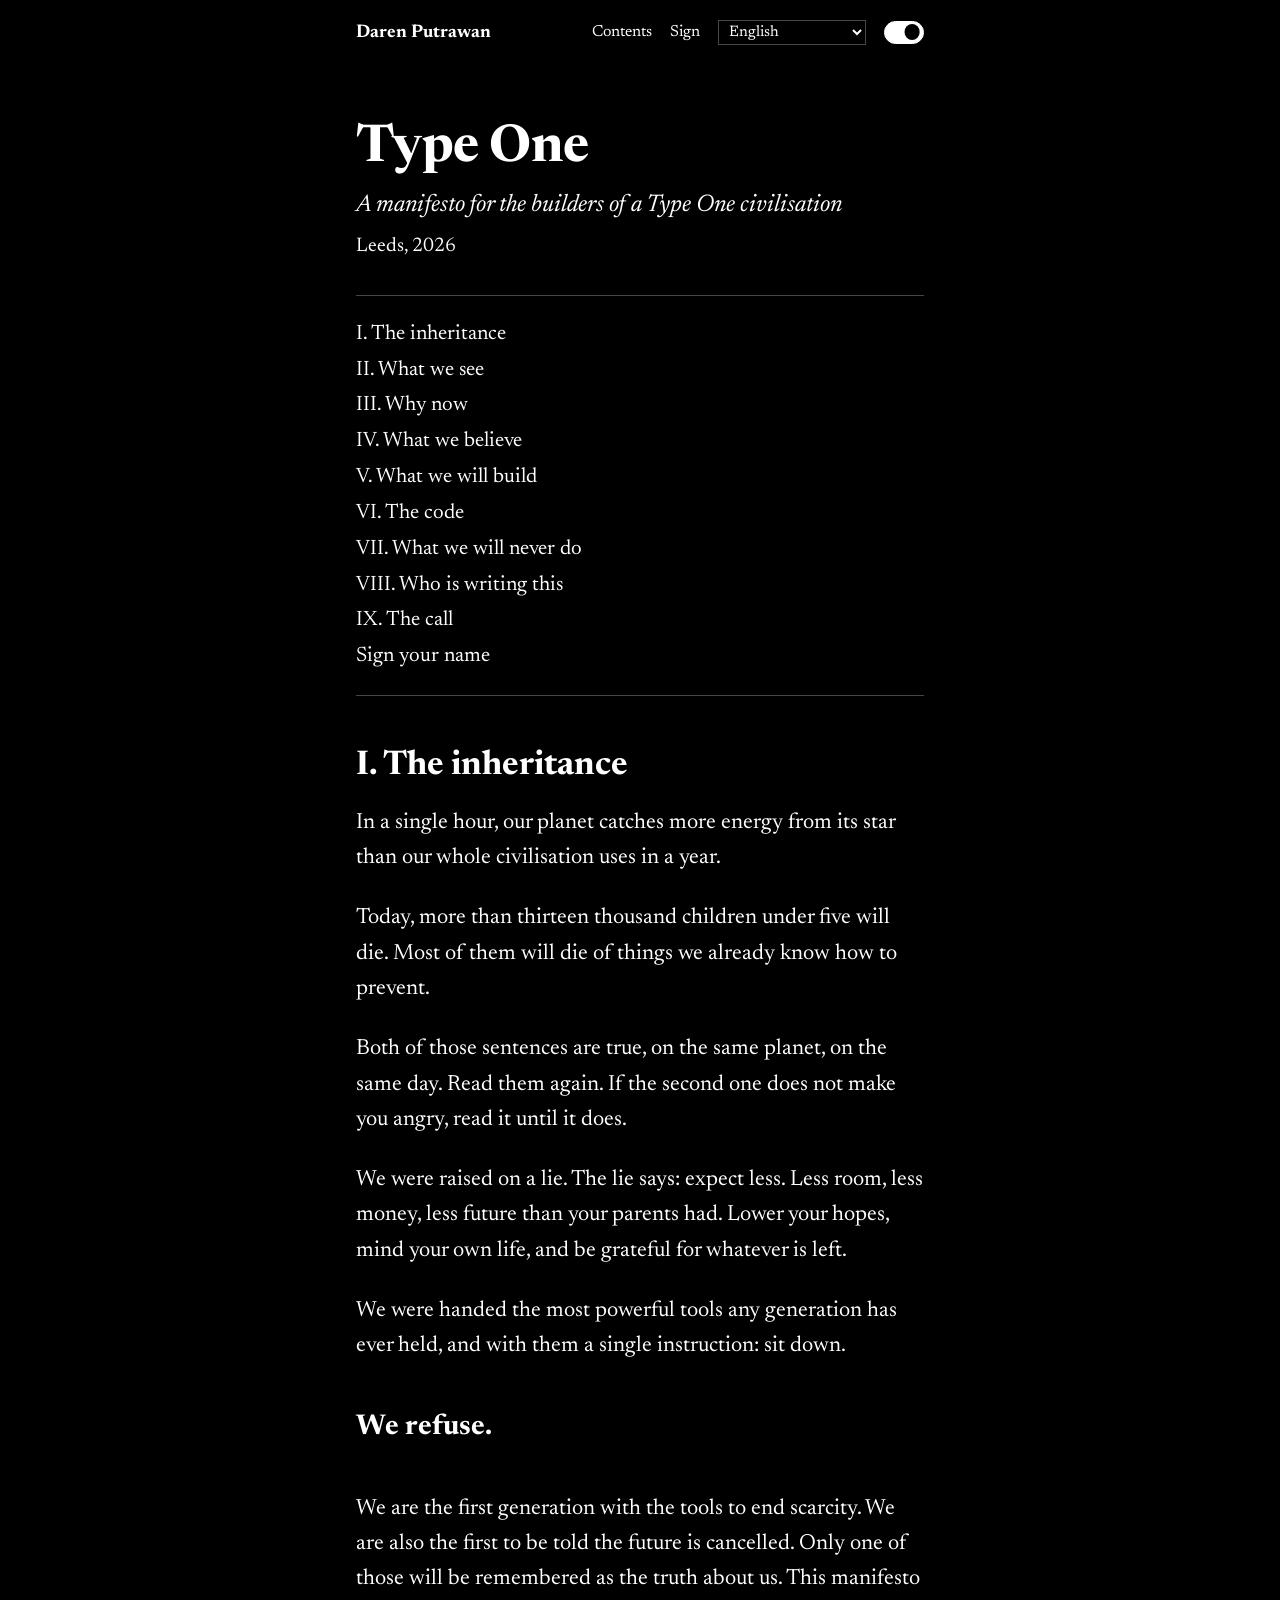
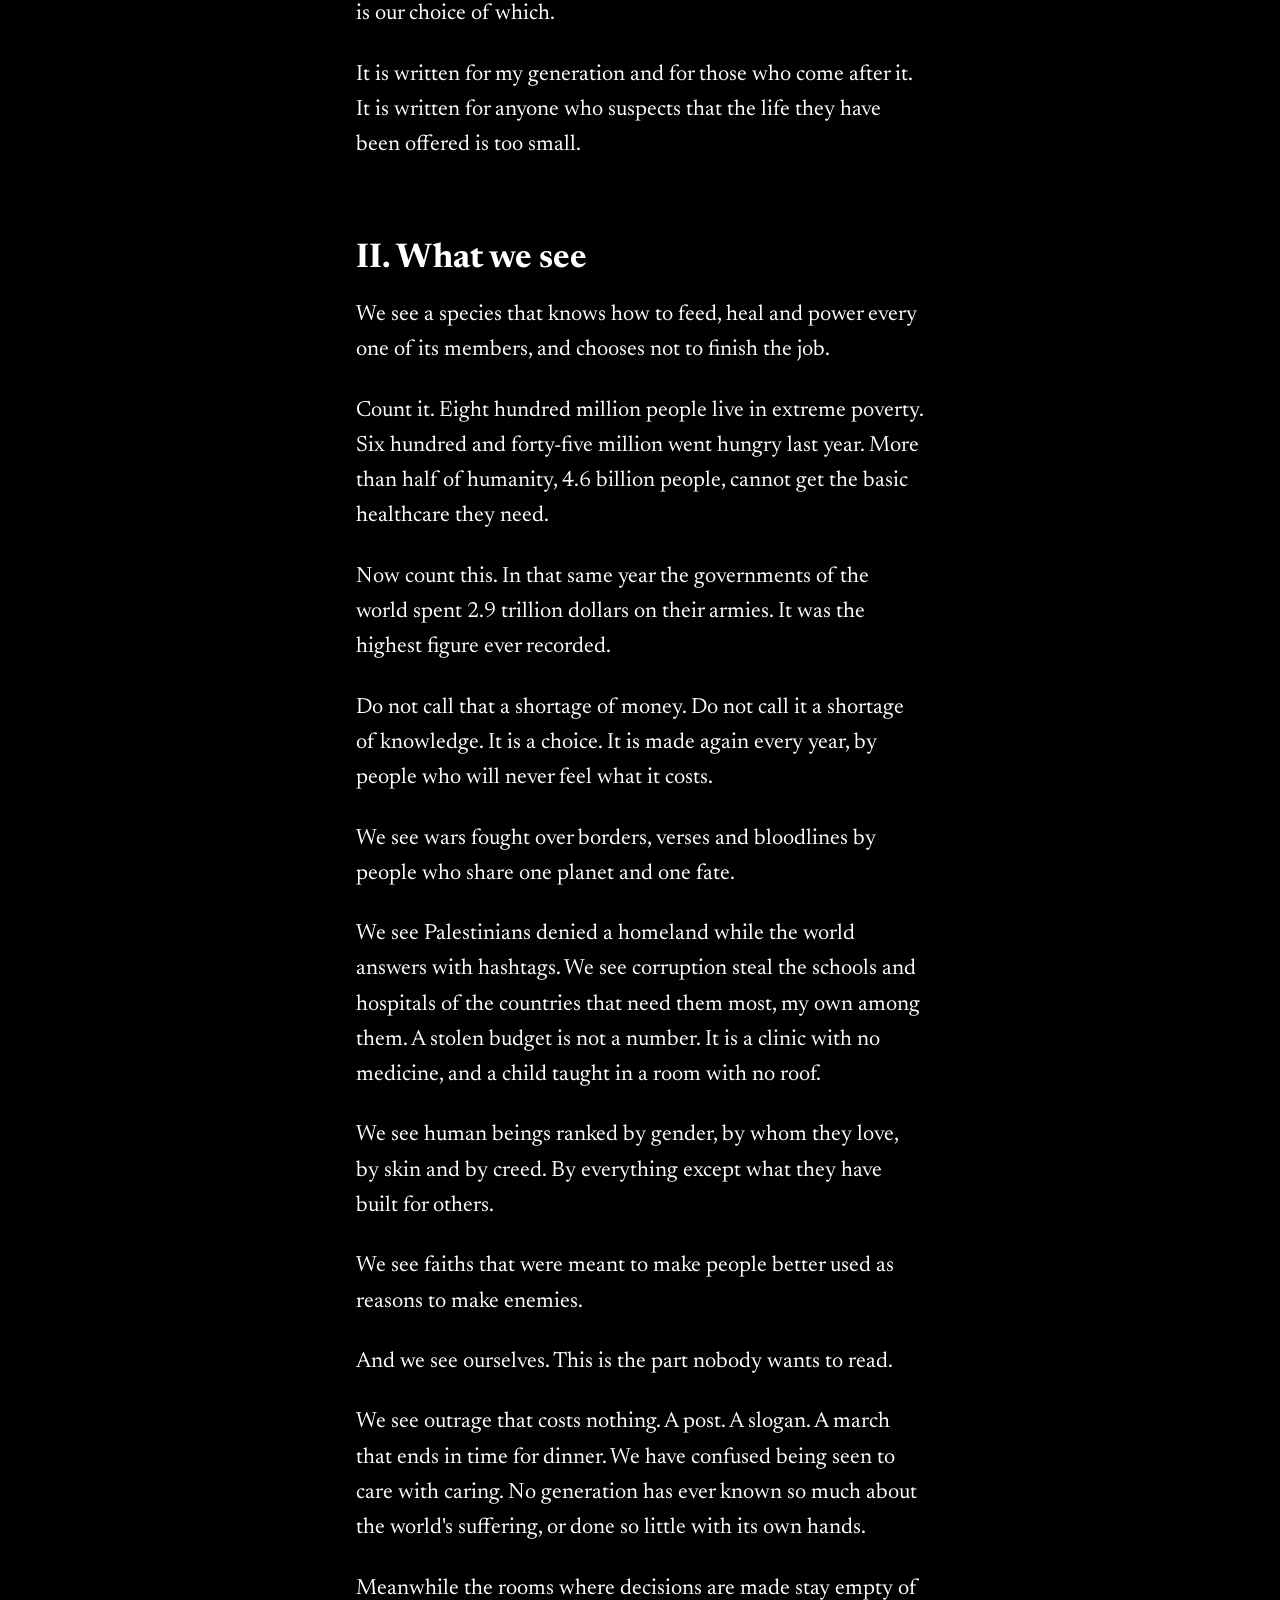
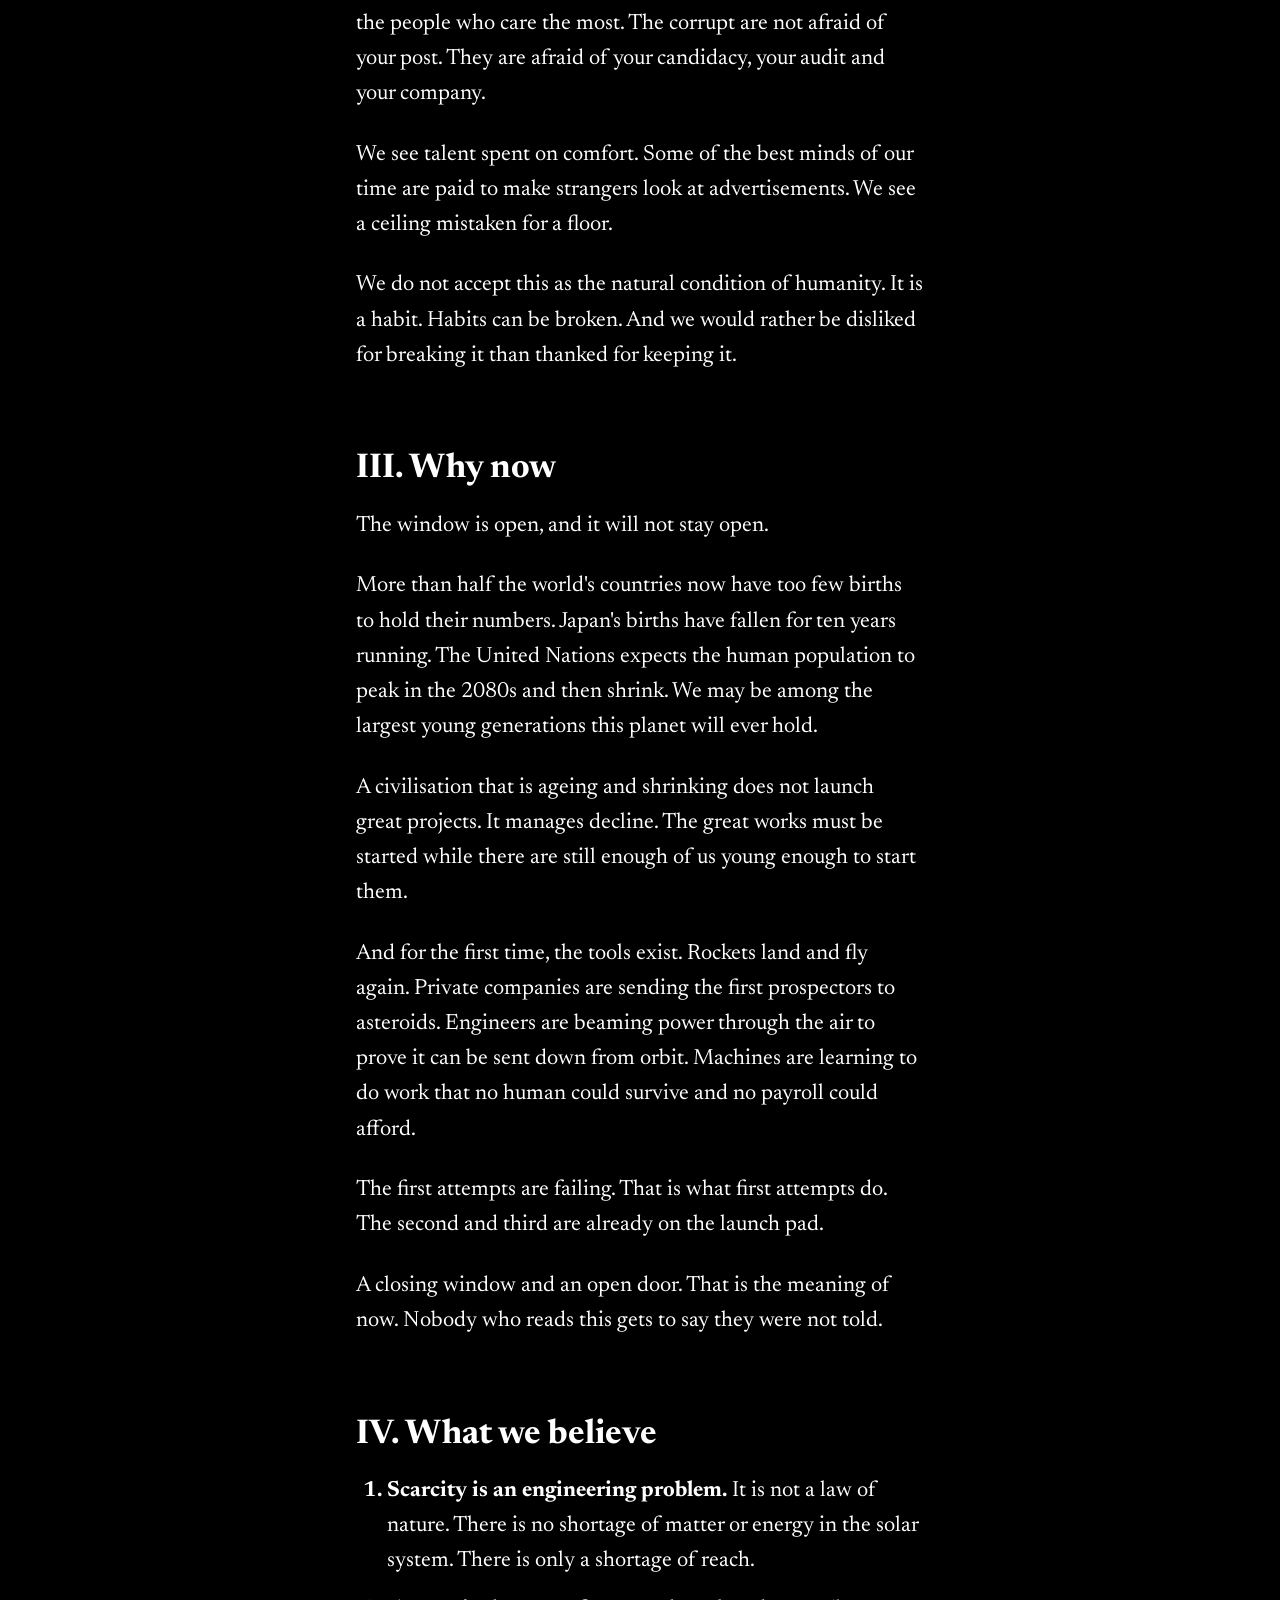
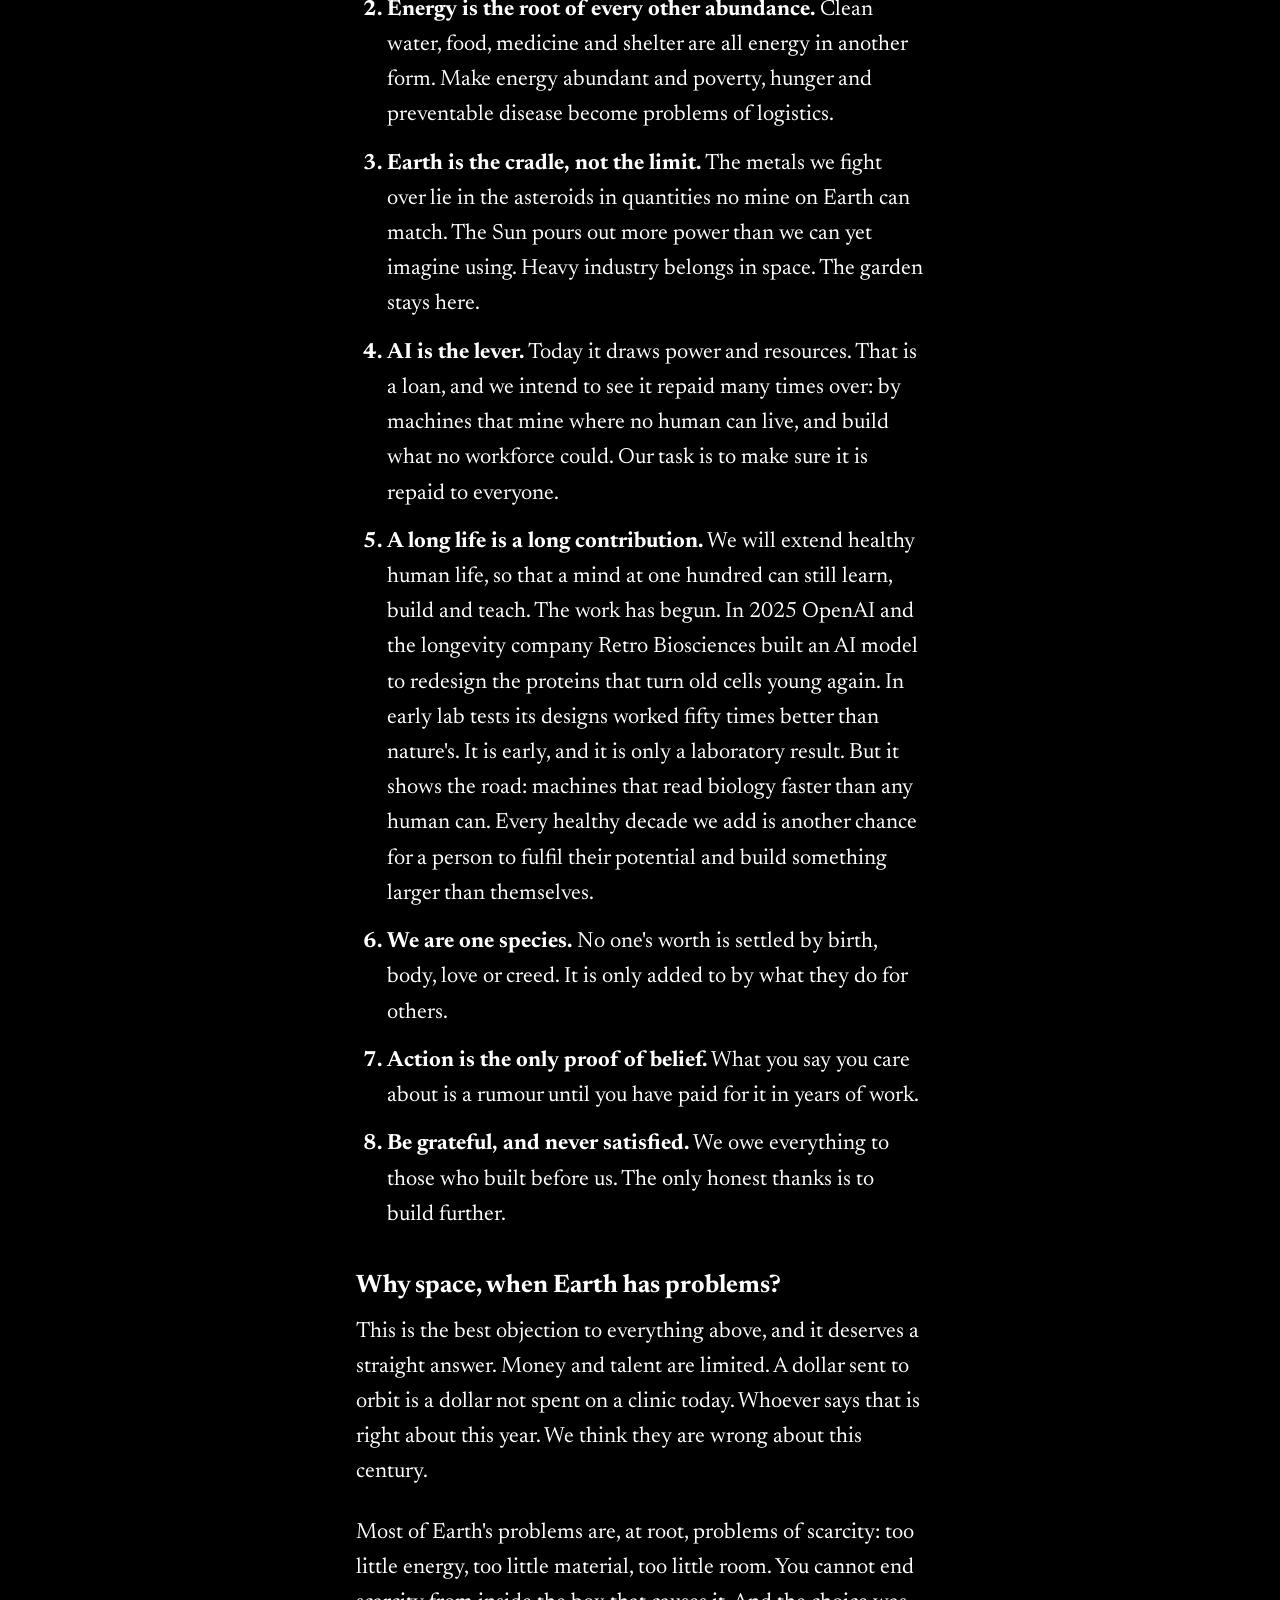
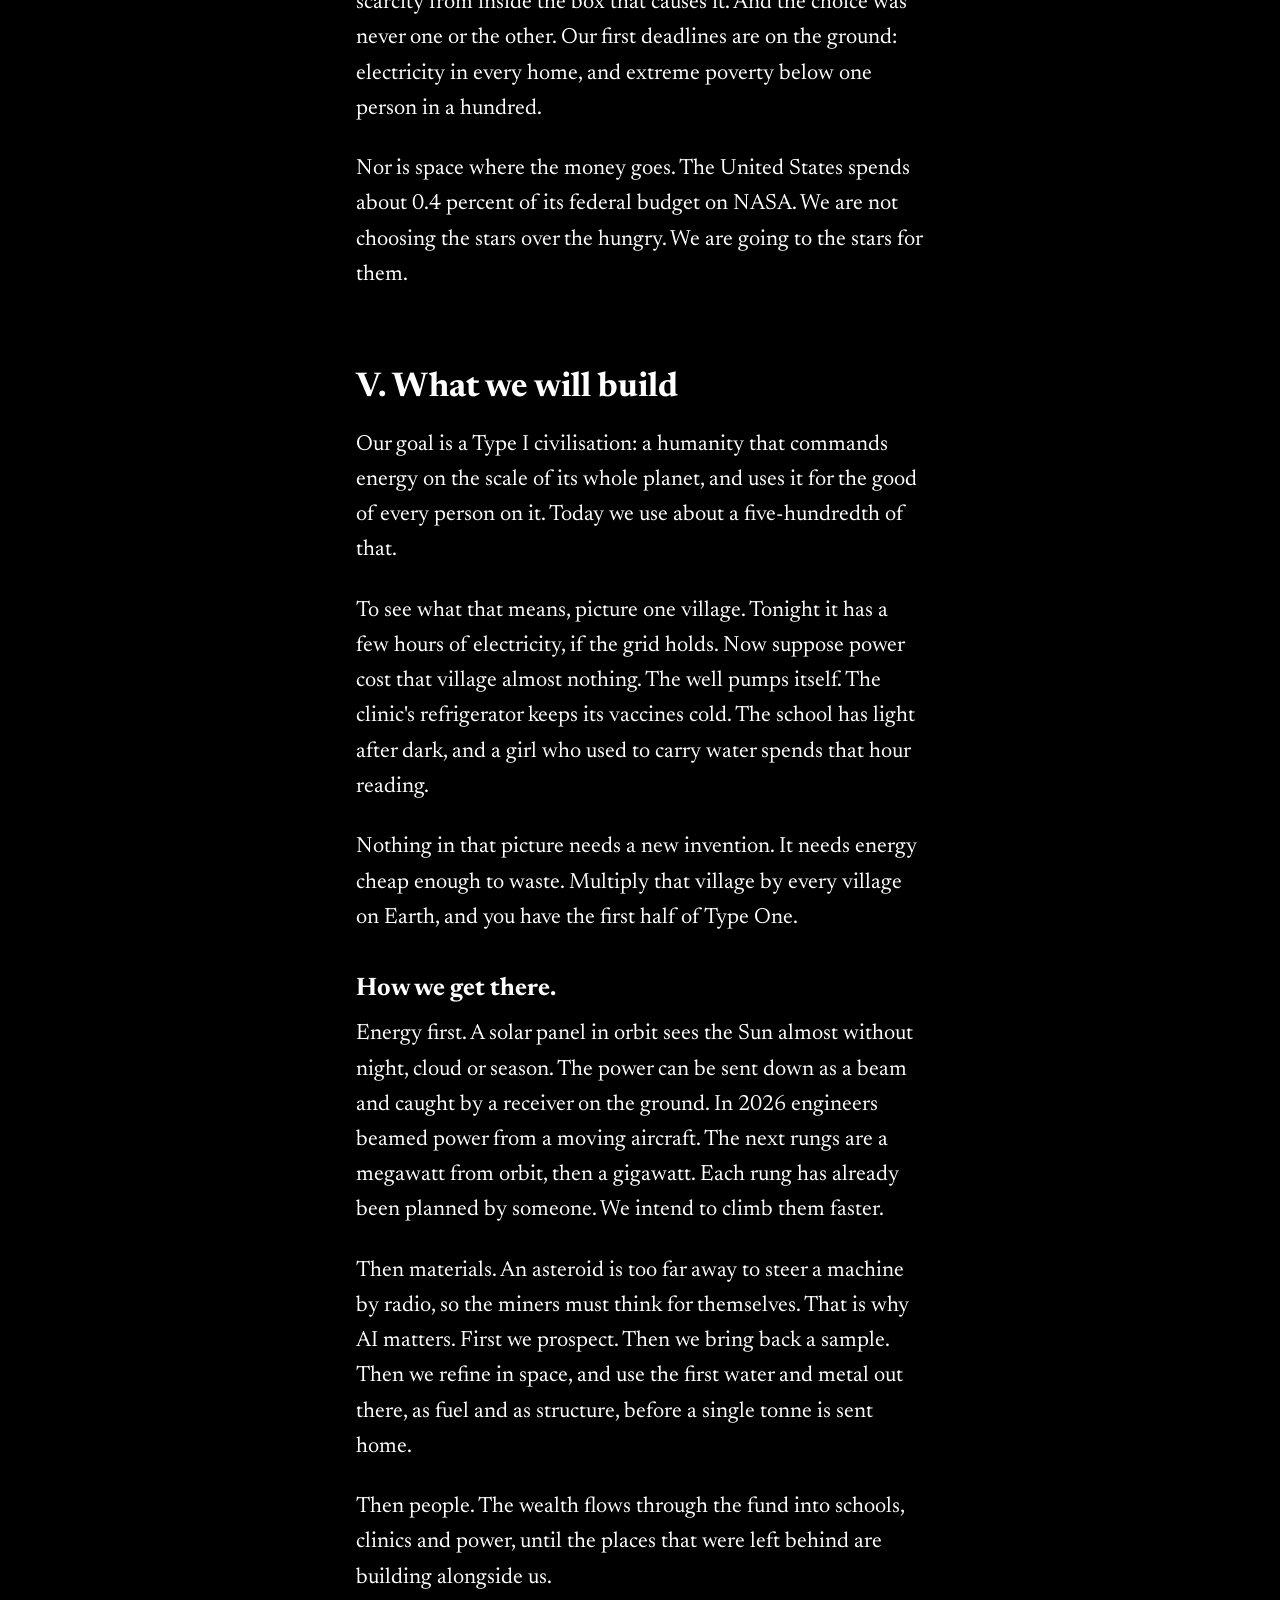
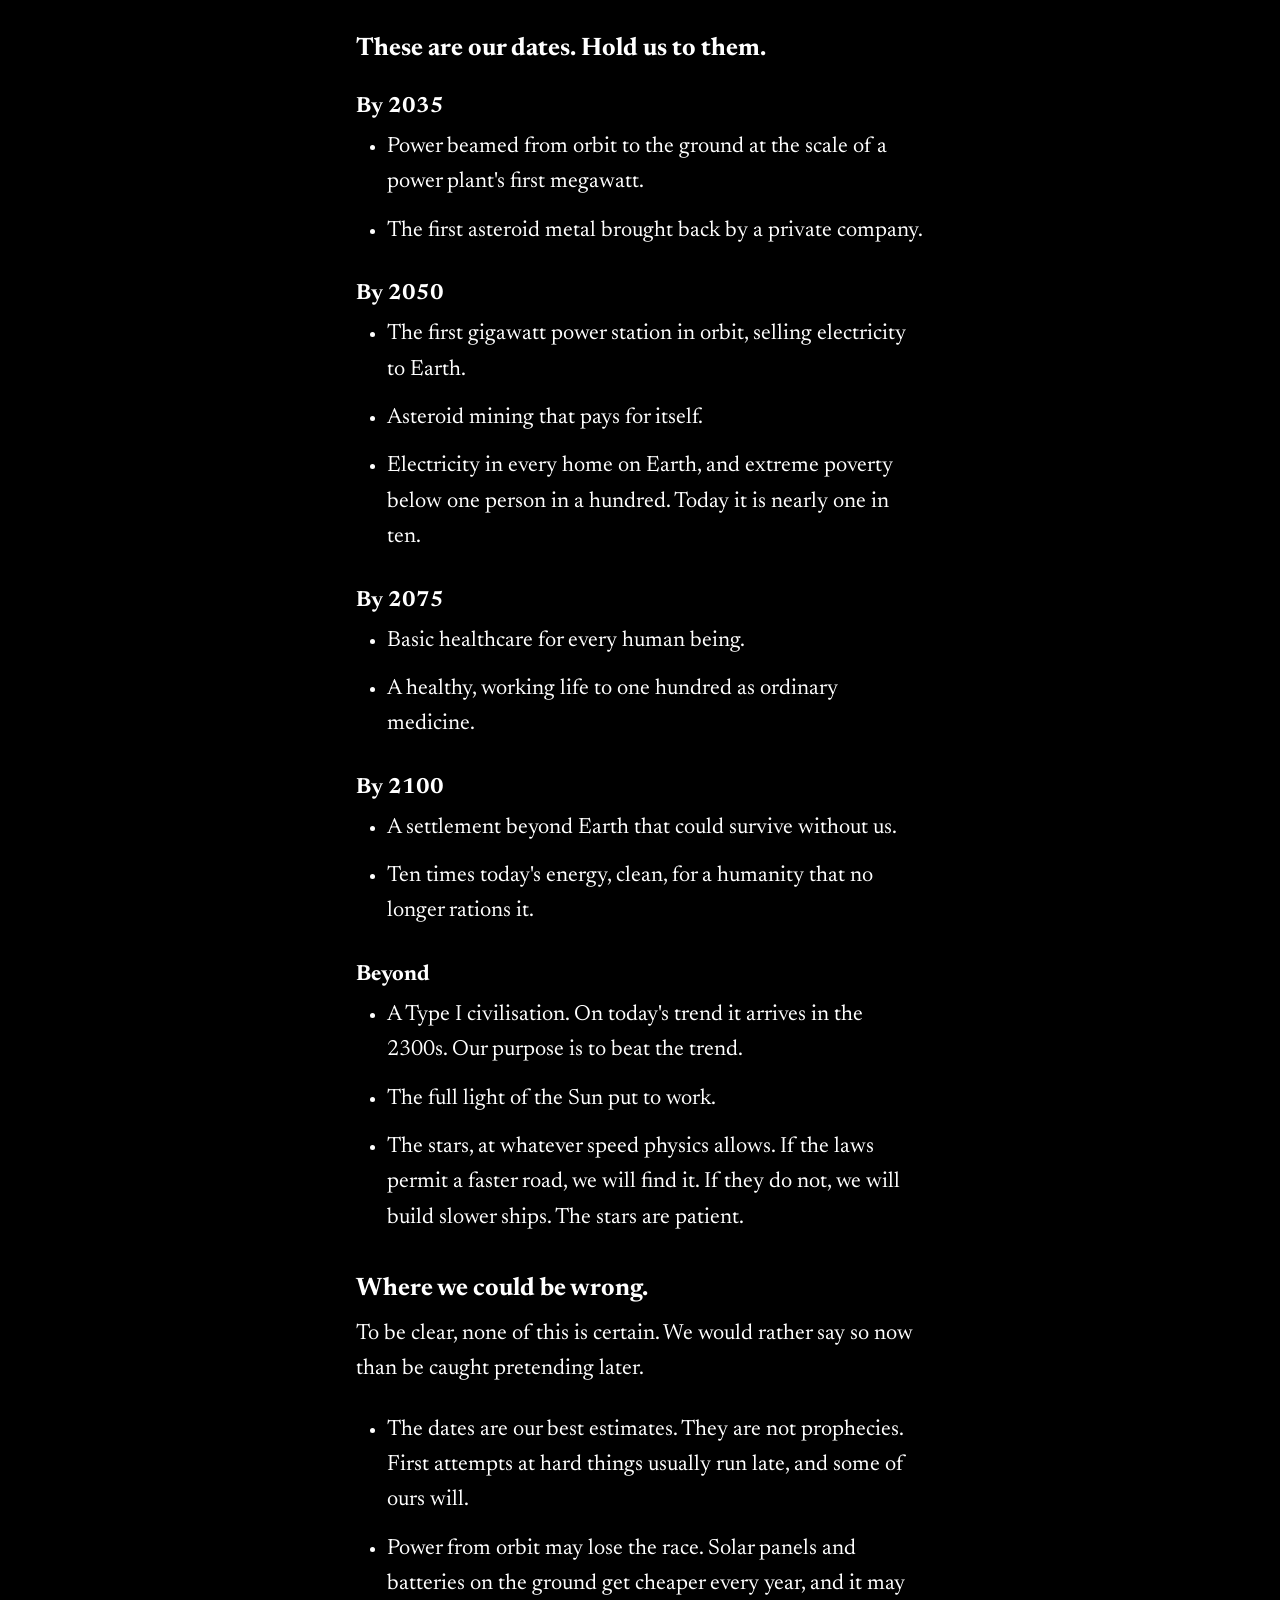
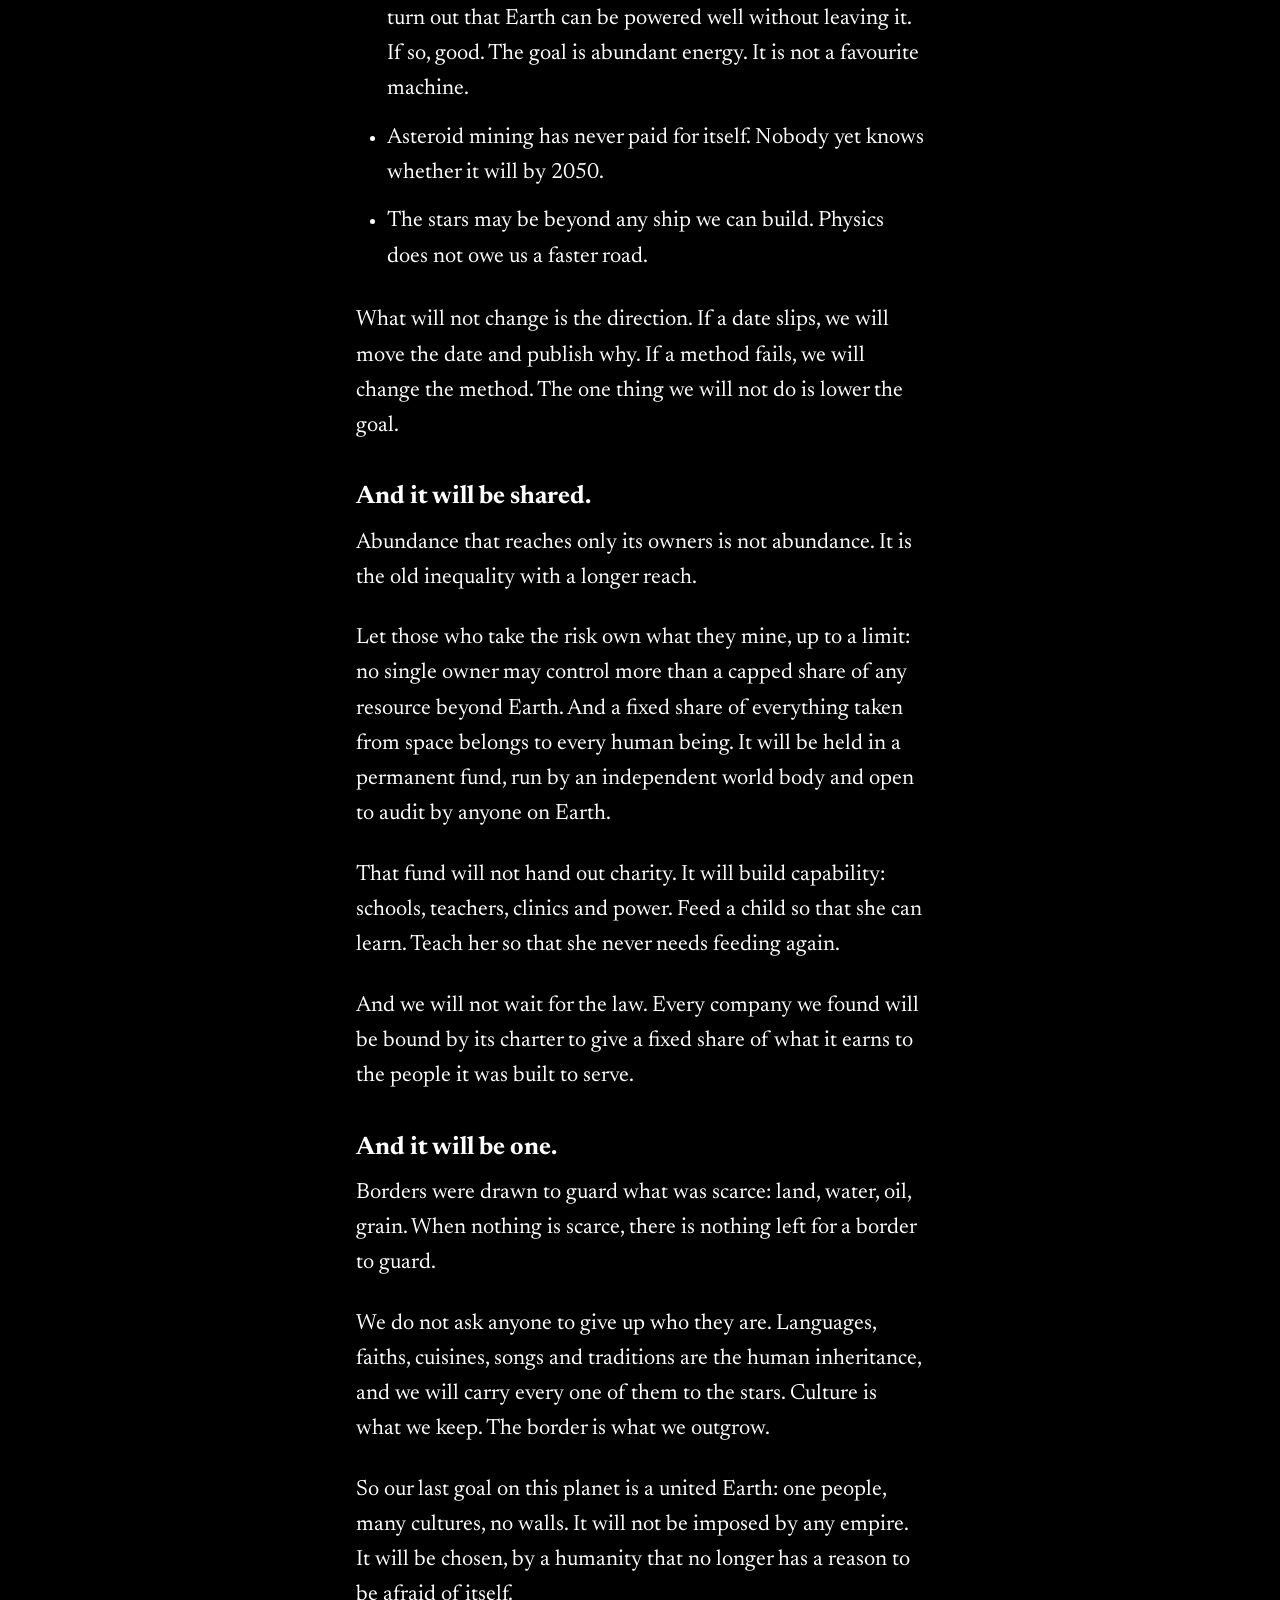
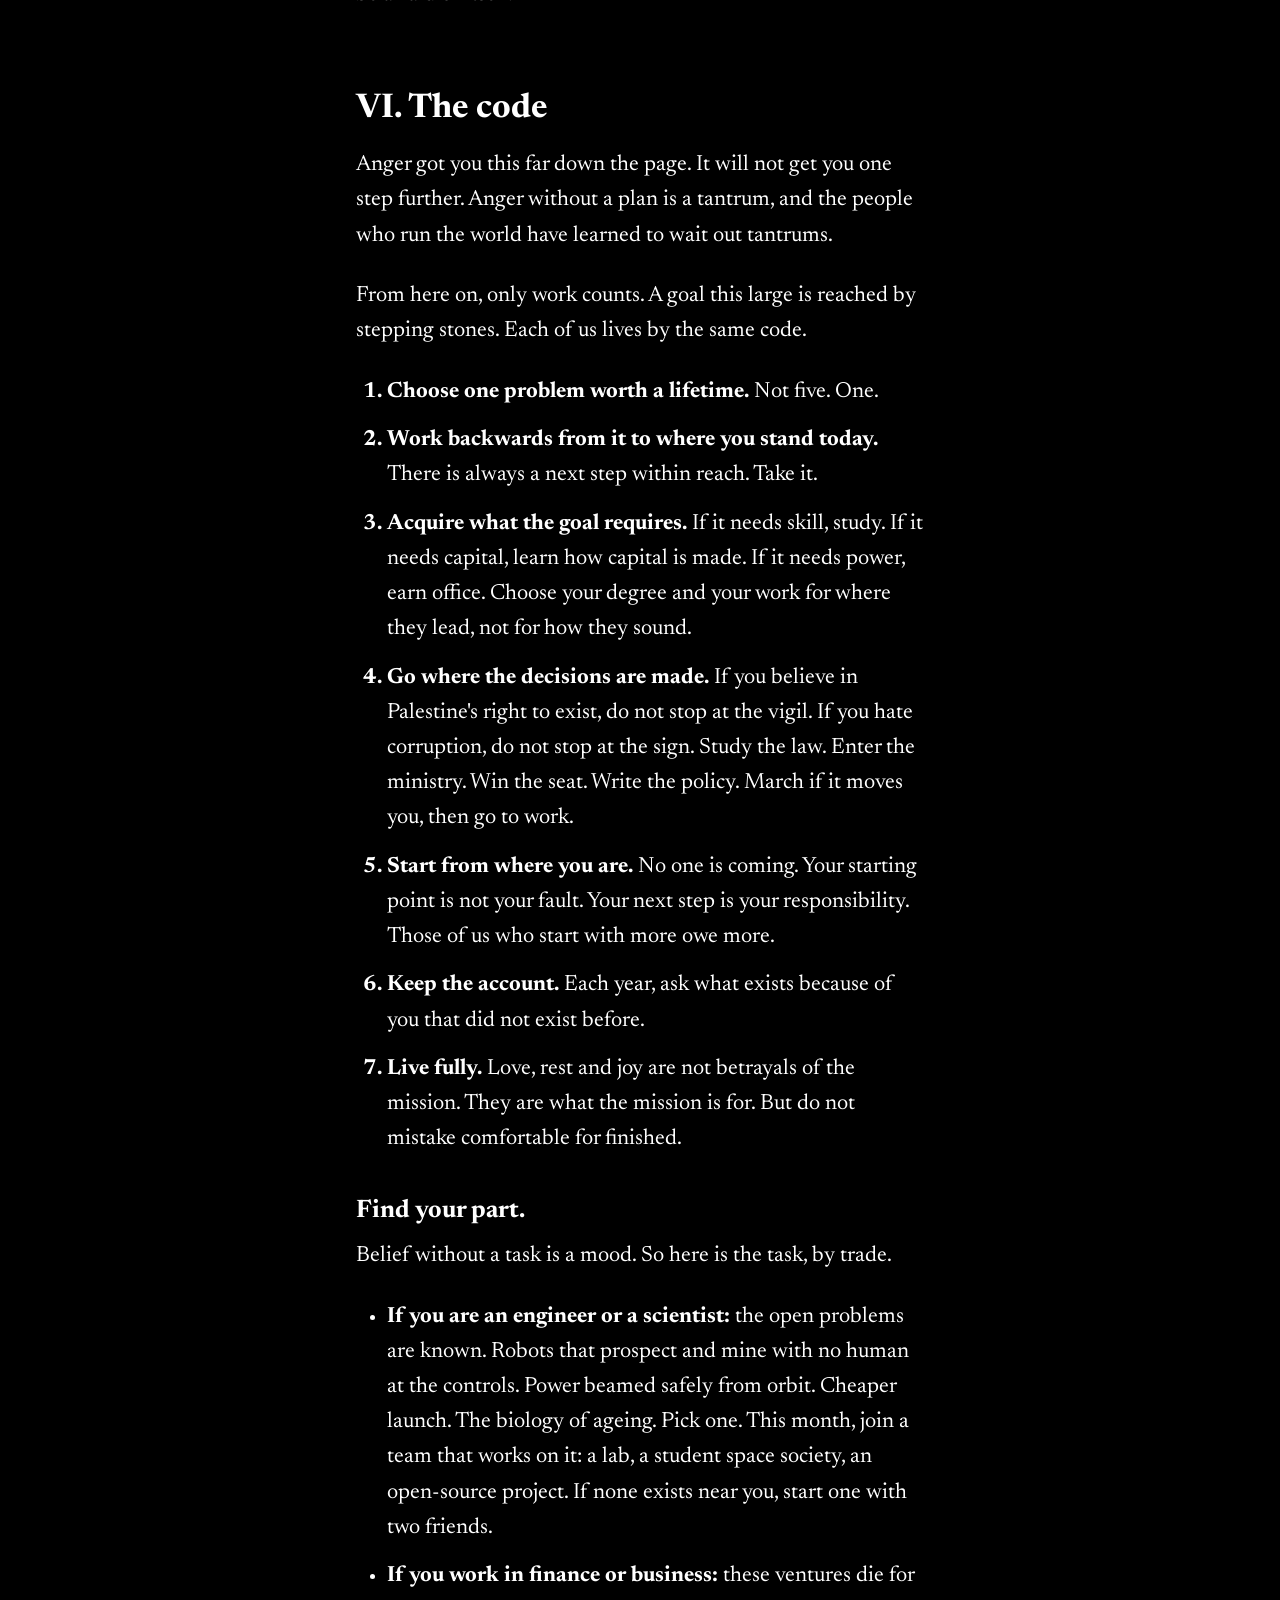
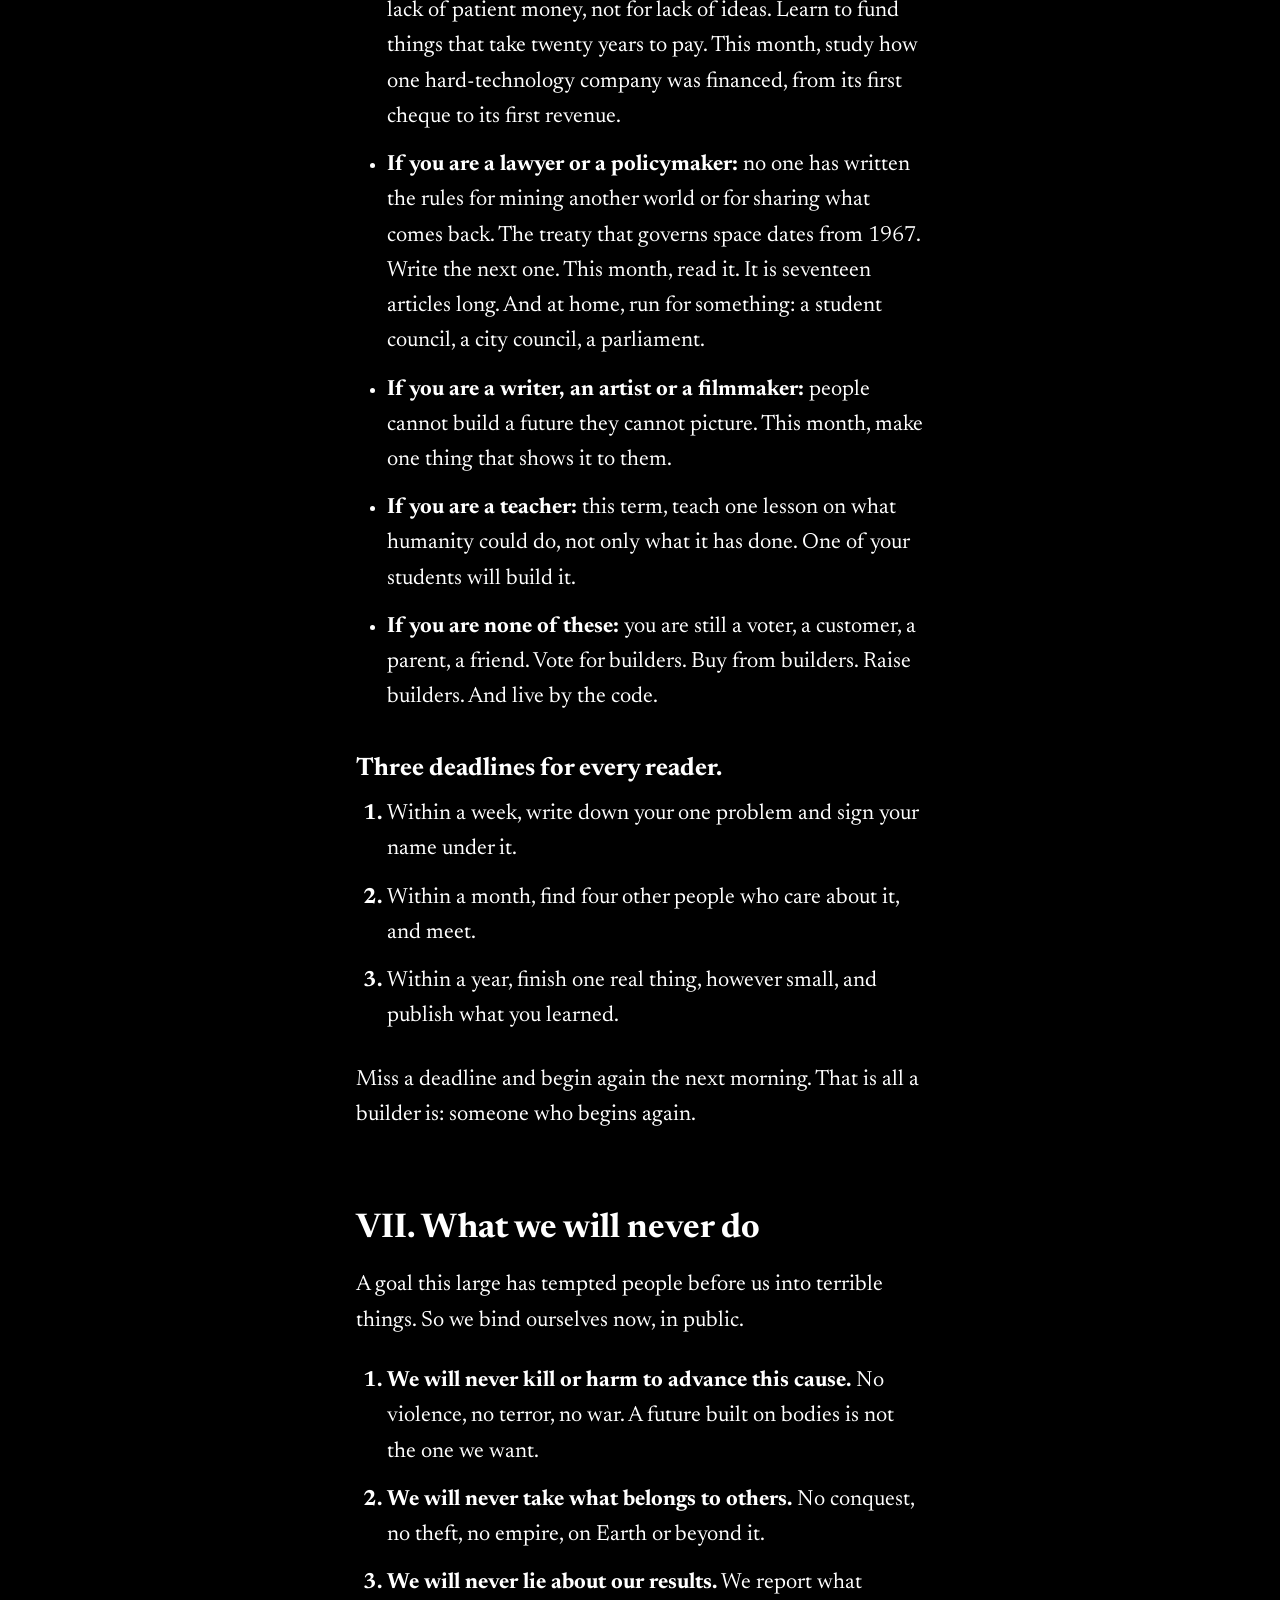
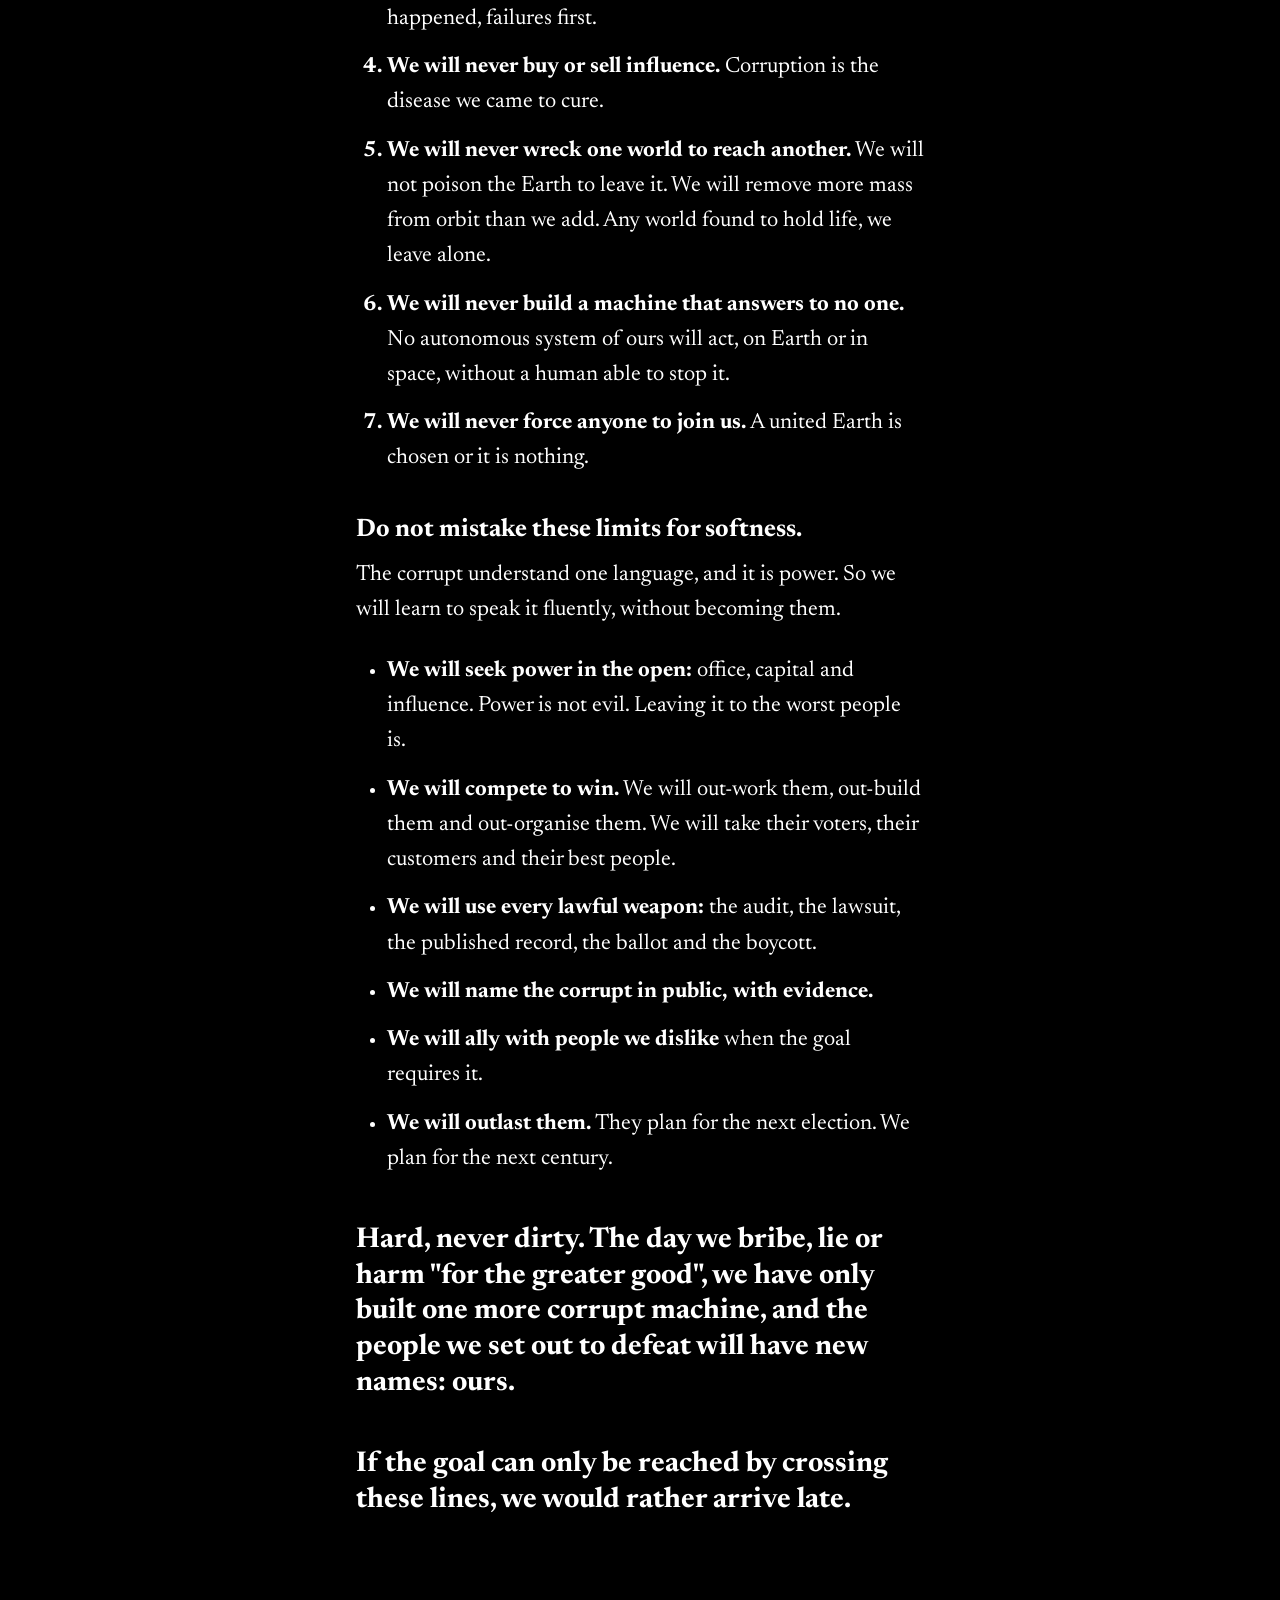
==== index.html @ 79510107 "Publish the Type One manifesto site Static site in eight languages with a pledge form.  Co-Authored-" ====
<!doctype html>
<html lang="en" dir="ltr" data-theme="dark">
<head>
<meta charset="utf-8">
<meta name="viewport" content="width=device-width, initial-scale=1">
<title>Type One — A manifesto for the builders</title>
<meta name="description" content="A manifesto for the builders of a Type One civilisation.">
<meta property="og:title" content="Type One">
<meta property="og:description" content="We were handed a cancelled future. We intend to build one anyway.">
<link rel="alternate" hreflang="en" href="./"><link rel="alternate" hreflang="id" href="id/"><link rel="alternate" hreflang="es" href="es/"><link rel="alternate" hreflang="fr" href="fr/"><link rel="alternate" hreflang="pt" href="pt/"><link rel="alternate" hreflang="zh" href="zh/"><link rel="alternate" hreflang="ar" href="ar/"><link rel="alternate" hreflang="hi" href="hi/">
<script>try{var t=localStorage.getItem('type-one-theme');if(t)document.documentElement.dataset.theme=t}catch(e){}</script>
<link rel="preconnect" href="https://fonts.googleapis.com">
<link rel="preconnect" href="https://fonts.gstatic.com" crossorigin>
<link href="https://fonts.googleapis.com/css2?family=Newsreader:ital,opsz,wght@0,6..72,400..700;1,6..72,400..700&display=swap" rel="stylesheet">
<link rel="stylesheet" href="styles.css">

</head>
<body>
<a class="skip" href="#part-1">Skip to the manifesto</a>
<header class="top">
  <a class="site" href="#top">Daren Putrawan</a>
  <div class="top-right">
    <a class="hide-s" href="#contents">Contents</a>
    <a href="#sign">Sign</a>
    <select id="lang" aria-label="Language"><option value="./" selected lang="en">English</option><option value="id/" lang="id">Bahasa Indonesia</option><option value="es/" lang="es">Español</option><option value="fr/" lang="fr">Français</option><option value="pt/" lang="pt">Português</option><option value="zh/" lang="zh">中文</option><option value="ar/" lang="ar">العربية</option><option value="hi/" lang="hi">हिन्दी</option></select>
    <button id="theme" type="button" role="switch" aria-checked="true" aria-label="Dark mode"><span></span></button>
  </div>
</header>

<main id="top">
<div class="title">
  <h1>Type One</h1>
  <p class="subtitle">A manifesto for the builders of a Type One civilisation</p>
  <p class="byline">Leeds, 2026</p>
  
</div>

<nav id="contents" aria-label="Contents">
  <ol><li><a href="#part-1">I. The inheritance</a></li><li><a href="#part-2">II. What we see</a></li><li><a href="#part-3">III. Why now</a></li><li><a href="#part-4">IV. What we believe</a></li><li><a href="#part-5">V. What we will build</a></li><li><a href="#part-6">VI. The code</a></li><li><a href="#part-7">VII. What we will never do</a></li><li><a href="#part-8">VIII. Who is writing this</a></li><li><a href="#part-9">IX. The call</a></li><li><a href="#sign">Sign your name</a></li></ol>
</nav>

<section id="part-1"><h2><span class="num">I.</span> The inheritance</h2>
<p>In a single hour, our planet catches more energy from its star than our whole civilisation uses in a year.</p>
<p>Today, more than thirteen thousand children under five will die. Most of them will die of things we already know how to prevent.</p>
<p>Both of those sentences are true, on the same planet, on the same day. Read them again. If the second one does not make you angry, read it until it does.</p>
<p>We were raised on a lie. The lie says: expect less. Less room, less money, less future than your parents had. Lower your hopes, mind your own life, and be grateful for whatever is left.</p>
<p>We were handed the most powerful tools any generation has ever held, and with them a single instruction: sit down.</p>
<p class="shout">We refuse.</p>
<p>We are the first generation with the tools to end scarcity. We are also the first to be told the future is cancelled. Only one of those will be remembered as the truth about us. This manifesto is our choice of which.</p>
<p>It is written for my generation and for those who come after it. It is written for anyone who suspects that the life they have been offered is too small.</p>
</section>
<section id="part-2"><h2><span class="num">II.</span> What we see</h2>
<p>We see a species that knows how to feed, heal and power every one of its members, and chooses not to finish the job.</p>
<p>Count it. Eight hundred million people live in extreme poverty. Six hundred and forty-five million went hungry last year. More than half of humanity, 4.6 billion people, cannot get the basic healthcare they need.</p>
<p>Now count this. In that same year the governments of the world spent 2.9 trillion dollars on their armies. It was the highest figure ever recorded.</p>
<p>Do not call that a shortage of money. Do not call it a shortage of knowledge. It is a choice. It is made again every year, by people who will never feel what it costs.</p>
<p>We see wars fought over borders, verses and bloodlines by people who share one planet and one fate.</p>
<p>We see Palestinians denied a homeland while the world answers with hashtags. We see corruption steal the schools and hospitals of the countries that need them most, my own among them. A stolen budget is not a number. It is a clinic with no medicine, and a child taught in a room with no roof.</p>
<p>We see human beings ranked by gender, by whom they love, by skin and by creed. By everything except what they have built for others.</p>
<p>We see faiths that were meant to make people better used as reasons to make enemies.</p>
<p>And we see ourselves. This is the part nobody wants to read.</p>
<p>We see outrage that costs nothing. A post. A slogan. A march that ends in time for dinner. We have confused being seen to care with caring. No generation has ever known so much about the world's suffering, or done so little with its own hands.</p>
<p>Meanwhile the rooms where decisions are made stay empty of the people who care the most. The corrupt are not afraid of your post. They are afraid of your candidacy, your audit and your company.</p>
<p>We see talent spent on comfort. Some of the best minds of our time are paid to make strangers look at advertisements. We see a ceiling mistaken for a floor.</p>
<p>We do not accept this as the natural condition of humanity. It is a habit. Habits can be broken. And we would rather be disliked for breaking it than thanked for keeping it.</p>
</section>
<section id="part-3"><h2><span class="num">III.</span> Why now</h2>
<p>The window is open, and it will not stay open.</p>
<p>More than half the world's countries now have too few births to hold their numbers. Japan's births have fallen for ten years running. The United Nations expects the human population to peak in the 2080s and then shrink. We may be among the largest young generations this planet will ever hold.</p>
<p>A civilisation that is ageing and shrinking does not launch great projects. It manages decline. The great works must be started while there are still enough of us young enough to start them.</p>
<p>And for the first time, the tools exist. Rockets land and fly again. Private companies are sending the first prospectors to asteroids. Engineers are beaming power through the air to prove it can be sent down from orbit. Machines are learning to do work that no human could survive and no payroll could afford.</p>
<p>The first attempts are failing. That is what first attempts do. The second and third are already on the launch pad.</p>
<p>A closing window and an open door. That is the meaning of now. Nobody who reads this gets to say they were not told.</p>
</section>
<section id="part-4"><h2><span class="num">IV.</span> What we believe</h2>
<ol><li><strong>Scarcity is an engineering problem.</strong> It is not a law of nature. There is no shortage of matter or energy in the solar system. There is only a shortage of reach.</li><li><strong>Energy is the root of every other abundance.</strong> Clean water, food, medicine and shelter are all energy in another form. Make energy abundant and poverty, hunger and preventable disease become problems of logistics.</li><li><strong>Earth is the cradle, not the limit.</strong> The metals we fight over lie in the asteroids in quantities no mine on Earth can match. The Sun pours out more power than we can yet imagine using. Heavy industry belongs in space. The garden stays here.</li><li><strong>AI is the lever.</strong> Today it draws power and resources. That is a loan, and we intend to see it repaid many times over: by machines that mine where no human can live, and build what no workforce could. Our task is to make sure it is repaid to everyone.</li><li><strong>A long life is a long contribution.</strong> We will extend healthy human life, so that a mind at one hundred can still learn, build and teach. The work has begun. In 2025 OpenAI and the longevity company Retro Biosciences built an AI model to redesign the proteins that turn old cells young again. In early lab tests its designs worked fifty times better than nature's. It is early, and it is only a laboratory result. But it shows the road: machines that read biology faster than any human can. Every healthy decade we add is another chance for a person to fulfil their potential and build something larger than themselves.</li><li><strong>We are one species.</strong> No one's worth is settled by birth, body, love or creed. It is only added to by what they do for others.</li><li><strong>Action is the only proof of belief.</strong> What you say you care about is a rumour until you have paid for it in years of work.</li><li><strong>Be grateful, and never satisfied.</strong> We owe everything to those who built before us. The only honest thanks is to build further.</li></ol>
<h3><strong>Why space, when Earth has problems?</strong></h3>
<p>This is the best objection to everything above, and it deserves a straight answer. Money and talent are limited. A dollar sent to orbit is a dollar not spent on a clinic today. Whoever says that is right about this year. We think they are wrong about this century.</p>
<p>Most of Earth's problems are, at root, problems of scarcity: too little energy, too little material, too little room. You cannot end scarcity from inside the box that causes it. And the choice was never one or the other. Our first deadlines are on the ground: electricity in every home, and extreme poverty below one person in a hundred.</p>
<p>Nor is space where the money goes. The United States spends about 0.4 percent of its federal budget on NASA. We are not choosing the stars over the hungry. We are going to the stars for them.</p>
</section>
<section id="part-5"><h2><span class="num">V.</span> What we will build</h2>
<p>Our goal is a Type I civilisation: a humanity that commands energy on the scale of its whole planet, and uses it for the good of every person on it. Today we use about a five-hundredth of that.</p>
<p>To see what that means, picture one village. Tonight it has a few hours of electricity, if the grid holds. Now suppose power cost that village almost nothing. The well pumps itself. The clinic's refrigerator keeps its vaccines cold. The school has light after dark, and a girl who used to carry water spends that hour reading.</p>
<p>Nothing in that picture needs a new invention. It needs energy cheap enough to waste. Multiply that village by every village on Earth, and you have the first half of Type One.</p>
<h3><strong>How we get there.</strong></h3>
<p>Energy first. A solar panel in orbit sees the Sun almost without night, cloud or season. The power can be sent down as a beam and caught by a receiver on the ground. In 2026 engineers beamed power from a moving aircraft. The next rungs are a megawatt from orbit, then a gigawatt. Each rung has already been planned by someone. We intend to climb them faster.</p>
<p>Then materials. An asteroid is too far away to steer a machine by radio, so the miners must think for themselves. That is why AI matters. First we prospect. Then we bring back a sample. Then we refine in space, and use the first water and metal out there, as fuel and as structure, before a single tonne is sent home.</p>
<p>Then people. The wealth flows through the fund into schools, clinics and power, until the places that were left behind are building alongside us.</p>
<h3>These are our dates. Hold us to them.</h3>
<h4>By 2035</h4>
<ul><li>Power beamed from orbit to the ground at the scale of a power plant's first megawatt.</li><li>The first asteroid metal brought back by a private company.</li></ul>
<h4>By 2050</h4>
<ul><li>The first gigawatt power station in orbit, selling electricity to Earth.</li><li>Asteroid mining that pays for itself.</li><li>Electricity in every home on Earth, and extreme poverty below one person in a hundred. Today it is nearly one in ten.</li></ul>
<h4>By 2075</h4>
<ul><li>Basic healthcare for every human being.</li><li>A healthy, working life to one hundred as ordinary medicine.</li></ul>
<h4>By 2100</h4>
<ul><li>A settlement beyond Earth that could survive without us.</li><li>Ten times today's energy, clean, for a humanity that no longer rations it.</li></ul>
<h4>Beyond</h4>
<ul><li>A Type I civilisation. On today's trend it arrives in the 2300s. Our purpose is to beat the trend.</li><li>The full light of the Sun put to work.</li><li>The stars, at whatever speed physics allows. If the laws permit a faster road, we will find it. If they do not, we will build slower ships. The stars are patient.</li></ul>
<h3><strong>Where we could be wrong.</strong></h3>
<p>To be clear, none of this is certain. We would rather say so now than be caught pretending later.</p>
<ul><li>The dates are our best estimates. They are not prophecies. First attempts at hard things usually run late, and some of ours will.</li><li>Power from orbit may lose the race. Solar panels and batteries on the ground get cheaper every year, and it may turn out that Earth can be powered well without leaving it. If so, good. The goal is abundant energy. It is not a favourite machine.</li><li>Asteroid mining has never paid for itself. Nobody yet knows whether it will by 2050.</li><li>The stars may be beyond any ship we can build. Physics does not owe us a faster road.</li></ul>
<p>What will not change is the direction. If a date slips, we will move the date and publish why. If a method fails, we will change the method. The one thing we will not do is lower the goal.</p>
<h3><strong>And it will be shared.</strong></h3>
<p>Abundance that reaches only its owners is not abundance. It is the old inequality with a longer reach.</p>
<p>Let those who take the risk own what they mine, up to a limit: no single owner may control more than a capped share of any resource beyond Earth. And a fixed share of everything taken from space belongs to every human being. It will be held in a permanent fund, run by an independent world body and open to audit by anyone on Earth.</p>
<p>That fund will not hand out charity. It will build capability: schools, teachers, clinics and power. Feed a child so that she can learn. Teach her so that she never needs feeding again.</p>
<p>And we will not wait for the law. Every company we found will be bound by its charter to give a fixed share of what it earns to the people it was built to serve.</p>
<h3><strong>And it will be one.</strong></h3>
<p>Borders were drawn to guard what was scarce: land, water, oil, grain. When nothing is scarce, there is nothing left for a border to guard.</p>
<p>We do not ask anyone to give up who they are. Languages, faiths, cuisines, songs and traditions are the human inheritance, and we will carry every one of them to the stars. Culture is what we keep. The border is what we outgrow.</p>
<p>So our last goal on this planet is a united Earth: one people, many cultures, no walls. It will not be imposed by any empire. It will be chosen, by a humanity that no longer has a reason to be afraid of itself.</p>
</section>
<section id="part-6"><h2><span class="num">VI.</span> The code</h2>
<p>Anger got you this far down the page. It will not get you one step further. Anger without a plan is a tantrum, and the people who run the world have learned to wait out tantrums.</p>
<p>From here on, only work counts. A goal this large is reached by stepping stones. Each of us lives by the same code.</p>
<ol><li><strong>Choose one problem worth a lifetime.</strong> Not five. One.</li><li><strong>Work backwards from it to where you stand today.</strong> There is always a next step within reach. Take it.</li><li><strong>Acquire what the goal requires.</strong> If it needs skill, study. If it needs capital, learn how capital is made. If it needs power, earn office. Choose your degree and your work for where they lead, not for how they sound.</li><li><strong>Go where the decisions are made.</strong> If you believe in Palestine's right to exist, do not stop at the vigil. If you hate corruption, do not stop at the sign. Study the law. Enter the ministry. Win the seat. Write the policy. March if it moves you, then go to work.</li><li><strong>Start from where you are.</strong> No one is coming. Your starting point is not your fault. Your next step is your responsibility. Those of us who start with more owe more.</li><li><strong>Keep the account.</strong> Each year, ask what exists because of you that did not exist before.</li><li><strong>Live fully.</strong> Love, rest and joy are not betrayals of the mission. They are what the mission is for. But do not mistake comfortable for finished.</li></ol>
<h3><strong>Find your part.</strong></h3>
<p>Belief without a task is a mood. So here is the task, by trade.</p>
<ul><li><strong>If you are an engineer or a scientist:</strong> the open problems are known. Robots that prospect and mine with no human at the controls. Power beamed safely from orbit. Cheaper launch. The biology of ageing. Pick one. This month, join a team that works on it: a lab, a student space society, an open-source project. If none exists near you, start one with two friends.</li><li><strong>If you work in finance or business:</strong> these ventures die for lack of patient money, not for lack of ideas. Learn to fund things that take twenty years to pay. This month, study how one hard-technology company was financed, from its first cheque to its first revenue.</li><li><strong>If you are a lawyer or a policymaker:</strong> no one has written the rules for mining another world or for sharing what comes back. The treaty that governs space dates from 1967. Write the next one. This month, read it. It is seventeen articles long. And at home, run for something: a student council, a city council, a parliament.</li><li><strong>If you are a writer, an artist or a filmmaker:</strong> people cannot build a future they cannot picture. This month, make one thing that shows it to them.</li><li><strong>If you are a teacher:</strong> this term, teach one lesson on what humanity could do, not only what it has done. One of your students will build it.</li><li><strong>If you are none of these:</strong> you are still a voter, a customer, a parent, a friend. Vote for builders. Buy from builders. Raise builders. And live by the code.</li></ul>
<h3><strong>Three deadlines for every reader.</strong></h3>
<ol><li>Within a week, write down your one problem and sign your name under it.</li><li>Within a month, find four other people who care about it, and meet.</li><li>Within a year, finish one real thing, however small, and publish what you learned.</li></ol>
<p>Miss a deadline and begin again the next morning. That is all a builder is: someone who begins again.</p>
</section>
<section id="part-7"><h2><span class="num">VII.</span> What we will never do</h2>
<p>A goal this large has tempted people before us into terrible things. So we bind ourselves now, in public.</p>
<ol><li><strong>We will never kill or harm to advance this cause.</strong> No violence, no terror, no war. A future built on bodies is not the one we want.</li><li><strong>We will never take what belongs to others.</strong> No conquest, no theft, no empire, on Earth or beyond it.</li><li><strong>We will never lie about our results.</strong> We report what happened, failures first.</li><li><strong>We will never buy or sell influence.</strong> Corruption is the disease we came to cure.</li><li><strong>We will never wreck one world to reach another.</strong> We will not poison the Earth to leave it. We will remove more mass from orbit than we add. Any world found to hold life, we leave alone.</li><li><strong>We will never build a machine that answers to no one.</strong> No autonomous system of ours will act, on Earth or in space, without a human able to stop it.</li><li><strong>We will never force anyone to join us.</strong> A united Earth is chosen or it is nothing.</li></ol>
<h3><strong>Do not mistake these limits for softness.</strong></h3>
<p>The corrupt understand one language, and it is power. So we will learn to speak it fluently, without becoming them.</p>
<ul><li><strong>We will seek power in the open:</strong> office, capital and influence. Power is not evil. Leaving it to the worst people is.</li><li><strong>We will compete to win.</strong> We will out-work them, out-build them and out-organise them. We will take their voters, their customers and their best people.</li><li><strong>We will use every lawful weapon:</strong> the audit, the lawsuit, the published record, the ballot and the boycott.</li><li><strong>We will name the corrupt in public, with evidence.</strong></li><li><strong>We will ally with people we dislike</strong> when the goal requires it.</li><li><strong>We will outlast them.</strong> They plan for the next election. We plan for the next century.</li></ul>
<p class="shout">Hard, never dirty. The day we bribe, lie or harm "for the greater good", we have only built one more corrupt machine, and the people we set out to defeat will have new names: ours.</p>
<p class="shout">If the goal can only be reached by crossing these lines, we would rather arrive late.</p>
</section>
<section id="part-8"><h2><span class="num">VIII.</span> Who is writing this</h2>
<p>I grew up in Indonesia, a country of enormous wealth and enormous poverty living side by side. I watched people I love struggle in a land that has everything.</p>
<p>My father's family once held land across Klungkung and Nusa Penida in Bali. In 1963 Mount Agung erupted, and they lost it. My grandmother went to work in the market. She saved, coin by coin, until she could send her son to university in Jakarta. He lived poor, worked his way up, and built a company from nothing.</p>
<p>That is where I learned what one person's effort can do. It is also where I learned how much is left undone. My father came to know some of the most powerful people in the country, and he was too proud to ask any of them for anything. I respect that pride. I also know what it cost: the good he could have done with a single request.</p>
<p>I have seen great ability go unused, in my own family and in my own generation. I have watched young Indonesians fill the streets against corruption, then go home while the parliament stayed exactly as it was. Not one of those seats is closed to them.</p>
<p>Wasted potential is the thing I cannot stand. This manifesto is my answer to it.</p>
<p>My name is Made Gde Darendra Putrawan. Most people call me Daren. I was born in Jakarta in 2007. As I write this I am nineteen, in a foundation year at the University of Leeds, on my way to a degree in finance and economics. I have built nothing yet, and I will not pretend otherwise.</p>
<p>Yes, a nineteen-year-old wrote this. Ask yourself why it was left to one. The people with the money, the offices and the experience have had decades to write it. They wrote quarterly reports instead.</p>
<p>I chose to study capital because everything above is a financing problem before it is an engineering problem. My plan is three stones long, and each stone has a date.</p>
<p>By 2030, I graduate, knowing how capital moves. By 2035, I will have founded a company in the infrastructure of that decade: AI computing, or whatever the frontier is by then. By 2045, I will use what it earns to found or fund a company that mines the asteroids or harvests the Sun.</p>
<p>I should be plain about my own interest. If this works, I stand to become wealthy, and I will not pretend that means nothing to me. That is exactly why the charter comes first.</p>
<p>Whatever I build will carry that charter from its first day. A fixed share of it will belong to a foundation for the people this manifesto is written for. I will name the share before I take a single investor.</p>
<p>Each step pays for the next. I am publishing this so that you can hold me to it.</p>
</section>
<section id="part-9"><h2><span class="num">IX.</span> The call</h2>
<p>To my generation: you have been called distracted, anxious and lost. You have been called the generation that scrolls.</p>
<p>Some of it is true. That is why it stings.</p>
<p>So here is the question this whole manifesto was written to ask. In fifty years a child will ask what you did with the most powerful tools any generation ever held. What will you tell her? That you were busy? That you posted about it?</p>
<p>To those who told us to expect less: we heard you. We decline.</p>
<p>To the corrupt: we are not coming with signs. We are coming for your seats, by the ballot and by name.</p>
<p>To everyone who is tired of being angry while nothing changes: your anger was never the problem. It is fuel. It has only ever been pointed at a screen.</p>
<p>Put down the argument. Pick up the work. Choose your problem, lay your first stone, and find the others who are laying theirs.</p>
<p class="shout">You have nothing to lose but your excuses.</p>
<p>We have a star to harness, worlds to reach and one short life each to do it in. Let it be said of us that we were handed a cancelled future, and built one anyway.</p>
<p class="shout">We call the work Type One. We call ourselves builders. Sign your name beside ours.</p>
<p class="shout">The future is not promised. It is built.</p>
<p class="shout">Come and build it.</p>
<p class="signature"><em>Daren Putrawan, Leeds, 2026</em></p>
</section>

<section id="sign">
  <h2>Sign your name beside ours</h2>
  <p>A builder is someone with one problem and three deadlines. Write yours down. The dates start today.</p>
  <form id="pledge-form" autocomplete="on">
    <label for="f-name">Your name</label>
    <input id="f-name" name="name" type="text" maxlength="60" required autocomplete="name">
    <label for="f-trade">Your part</label>
    <select id="f-trade" name="trade" required>
      <option value="">Choose one</option>
      <option>Engineer or scientist</option>
      <option>Finance or business</option>
      <option>Lawyer or policymaker</option>
      <option>Writer, artist or filmmaker</option>
      <option>Teacher</option>
      <option>Voter, customer, parent, friend</option>
    </select>
    <label for="f-problem">Your one problem. Not five. One.</label>
    <textarea id="f-problem" name="problem" rows="3" maxlength="220" required></textarea>
    <button class="btn" type="submit">Make my pledge</button>
    <p class="note">Your pledge is saved on this device only. The public list of builders opens when the site launches.</p>
  </form>

  <div id="pledge-out" aria-live="polite" hidden>
    <article class="card">
      <p class="card-head"><span>Type One</span><span id="c-date"></span></p>
      <p class="card-name" id="c-name"></p>
      <p class="card-trade" id="c-trade"></p>
      <p class="card-problem" id="c-problem"></p>
      <ol>
        <li><strong id="c-week"></strong> I have written it down and signed it.</li>
        <li><strong id="c-month"></strong> I have found four others, and we have met.</li>
        <li><strong id="c-year"></strong> I have finished one real thing and published what I learned.</li>
      </ol>
      <p class="card-foot">Hard, never dirty.</p>
    </article>
    <p class="card-actions">
      <button class="btn" type="button" id="copy-pledge">Copy my pledge</button>
      <button class="btn plain" type="button" id="clear-pledge">Start again</button>
      <span id="copied" role="status"></span>
    </p>
  </div>
</section>
</main>

<footer>
  <details>
    <summary>Sources for the numbers</summary>
    <ul>
      <li>Child deaths, 4.9 million under five in 2024: <a href="https://www.who.int/news/item/18-03-2026-progress-in-reducing-child-deaths-slows-as-4.9-million-children-die-before-age-five">WHO</a>, <a href="https://www.unicef.org/press-releases/progress-reducing-child-deaths-slows-49-million-children-under-five-die-2024">UNICEF</a></li>
      <li>Hunger, 645 million people in 2025: <a href="https://www.fao.org/newsroom/detail/un-report--global-hunger-levels-ease-for-third-consecutive-year-as-regional-disparities-persist/en">FAO</a></li>
      <li>World military spending, $2,887 billion in 2025: <a href="https://www.sipri.org/publications/2026/sipri-fact-sheets/trends-world-military-expenditure-2025">SIPRI</a></li>
      <li>AI redesign of cell-reprogramming proteins: <a href="https://openai.com/index/accelerating-life-sciences-research-with-retro-biosciences">OpenAI, Retro Biosciences</a></li>
    </ul>
  </details>
  <p>Written by Daren Putrawan. Share it, argue with it, hold us to the dates.</p>
</footer>
<script id="i18n" type="application/json">{"u_d1": "I have written it down and signed it.", "u_d2": "I have found four others, and we have met.", "u_d3": "I have finished one real thing and published what I learned.", "u_motto": "Hard, never dirty.", "j_signed": "Signed {date}", "j_by": "By {date}:", "j_problem": "My one problem: {text}", "j_copied": "Copied. Now send it to someone.", "j_copyfail": "Could not copy. Select the card text instead.", "j_pledge": "TYPE ONE: a builder's pledge"}</script>
<script src="app.js" defer></script>
</body>
</html>
---- styles.css ----
/* Type One: one typeface, one column, black and white. */
:root{--bg:#000;--fg:#fff;--rule:rgba(255,255,255,.28);--col:35.5rem;--gutter:20px;
  --serif:"Newsreader",Georgia,"Times New Roman",serif}
:root[data-theme="light"]{--bg:#fff;--fg:#000;--rule:rgba(0,0,0,.28)}
*{box-sizing:border-box}
html{scroll-behavior:smooth;-webkit-text-size-adjust:100%;scroll-padding-top:5rem}
body{margin:0;background:var(--bg);color:var(--fg);font-family:var(--serif);font-size:clamp(1.19rem,.4vw + 1.1rem,1.375rem);line-height:1.6;font-optical-sizing:auto;-webkit-font-smoothing:antialiased}
::selection{background:var(--fg);color:var(--bg)}
a{color:inherit;text-underline-offset:.16em;text-decoration-thickness:1px}
a:hover{text-decoration-thickness:2px}
:focus-visible{outline:2px solid var(--fg);outline-offset:3px}
.skip{position:absolute;inset-inline-start:-999px;top:8px;background:var(--fg);color:var(--bg);padding:.4rem .7rem;z-index:20}
.skip:focus{inset-inline-start:8px}

.top{position:sticky;top:0;z-index:10;background:var(--bg);display:flex;justify-content:space-between;align-items:center;gap:1rem;
  max-width:calc(var(--col) + 2*var(--gutter));margin:0 auto;padding:1.1rem var(--gutter)}
.site{font-weight:700;font-size:1.15rem;text-decoration:none}
.top-right{display:flex;align-items:center;gap:1.1rem;font-size:1rem}
.top-right a{text-decoration:none}
.top-right a:hover{text-decoration:underline}
#theme{width:2.5rem;height:1.4rem;border-radius:1rem;border:1.5px solid var(--fg);background:var(--fg);padding:0;cursor:pointer;position:relative;flex:none}
#theme span{position:absolute;top:2px;inset-inline-start:2px;width:calc(1.4rem - 7px);height:calc(1.4rem - 7px);border-radius:50%;background:var(--bg);transition:transform .2s}
#theme[aria-checked="true"] span{transform:translateX(1.1rem)}
[dir="rtl"] #theme[aria-checked="true"] span{transform:translateX(-1.1rem)}
#lang{width:auto;max-width:9.5rem;font-size:.95rem;padding:.2rem .4rem;border:1px solid var(--rule);cursor:pointer}
#lang:hover{border-color:var(--fg)}

main,footer{max-width:calc(var(--col) + 2*var(--gutter));margin:0 auto;padding:0 var(--gutter)}
.title{padding:3.5rem 0 2rem}
h1{font-size:clamp(2.5rem,7vw,3.25rem);line-height:1.08;font-weight:700;letter-spacing:-.01em;margin:0 0 .6rem}
.subtitle{font-style:italic;margin:0;font-size:1.1em}
.byline{margin:.4rem 0 0;font-size:.9em}
.trnote{margin:.8rem 0 0;font-size:.85em;font-style:italic}
:lang(zh),:lang(ar),:lang(hi){font-style:normal!important}
:lang(zh) body,:lang(hi) body{line-height:1.8}
:lang(ar) body{line-height:1.9;font-size:clamp(1.25rem,.4vw + 1.15rem,1.45rem)}
:lang(ar) h1,:lang(ar) h2,:lang(ar) h3,:lang(ar) .shout{line-height:1.5;letter-spacing:0}
#contents{border-top:1px solid var(--rule);border-bottom:1px solid var(--rule);padding:1.2rem 0;font-size:.95em}
#contents ol{list-style:none;margin:0;padding:0}
#contents li{margin:.15rem 0}
#contents a{text-decoration:none}
#contents a:hover{text-decoration:underline}

section{padding-top:3.2rem}
h2{font-size:1.55em;line-height:1.15;font-weight:700;margin:0 0 1.2rem}
h3{font-size:1.15em;line-height:1.2;font-weight:700;margin:2.4rem 0 .8rem}
h4{font-size:1em;font-weight:700;margin:1.6rem 0 .3rem}
p{margin:0 0 1.15em}
.shout{font-weight:700;font-size:1.3em;line-height:1.25;margin:1.6em 0}
.signature{font-style:italic;margin-top:2em}
ol,ul{margin:0 0 1.3em;padding-inline-start:1.4em}
li{margin-bottom:.6em}
li::marker{font-weight:700}

form{margin-top:1.6rem}
label{display:block;font-weight:700;font-size:.9em;margin:1.3rem 0 .4rem}
input,select,textarea{width:100%;font:inherit;color:var(--fg);background:var(--bg);border:1px solid var(--fg);border-radius:0;padding:.65rem .75rem}
select option{color:#000;background:#fff}
textarea{resize:vertical;min-height:5.5rem}
input:focus,select:focus,textarea:focus{outline:2px solid var(--fg);outline-offset:2px}
.btn{font:inherit;font-weight:700;color:var(--bg);background:var(--fg);border:1px solid var(--fg);border-radius:0;padding:.7rem 1.3rem;margin-top:1.6rem;cursor:pointer}
.btn:hover{background:var(--bg);color:var(--fg)}
.btn.plain{background:var(--bg);color:var(--fg)}
.btn.plain:hover{background:var(--fg);color:var(--bg)}
.note{font-size:.85em;font-style:italic;margin-top:1rem}

.card{border:1px solid var(--fg);padding:1.5rem;margin-top:2.5rem}
.card-head{display:flex;justify-content:space-between;gap:1rem;font-size:.85em;font-weight:700;border-bottom:1px solid var(--fg);padding-bottom:.6rem;margin-bottom:1.1rem}
.card-name{font-size:1.7em;font-weight:700;line-height:1.1;margin:0;overflow-wrap:anywhere}
.card-trade{font-style:italic;margin:.2rem 0 1rem}
.card-problem{font-size:1.15em;margin-bottom:1.1rem;overflow-wrap:anywhere}
.card ol{margin-bottom:1rem}
.card-foot{font-weight:700;text-align:end;margin:0}
.card-actions{display:flex;flex-wrap:wrap;align-items:center;gap:.8rem;margin:0}
.card-actions .btn{margin-top:1.2rem}
#copied{font-size:.85em;font-style:italic}

footer{margin-top:5rem;padding-top:1.5rem;padding-bottom:4rem;border-top:1px solid var(--rule);font-size:.85em}
footer summary{cursor:pointer;font-weight:700}
footer ul{margin-top:.8rem}
@media (max-width:560px){.top-right{gap:.7rem;font-size:.92rem}.top-right a{display:none}.site{font-size:.98rem}#lang{max-width:6.4rem;font-size:.88rem}.top-right{gap:.55rem}}
.top a{white-space:nowrap}
@media (prefers-reduced-motion:reduce){html{scroll-behavior:auto}#theme span{transition:none}}
@media print{.top,#sign,.skip{display:none}:root{--bg:#fff;--fg:#000}}
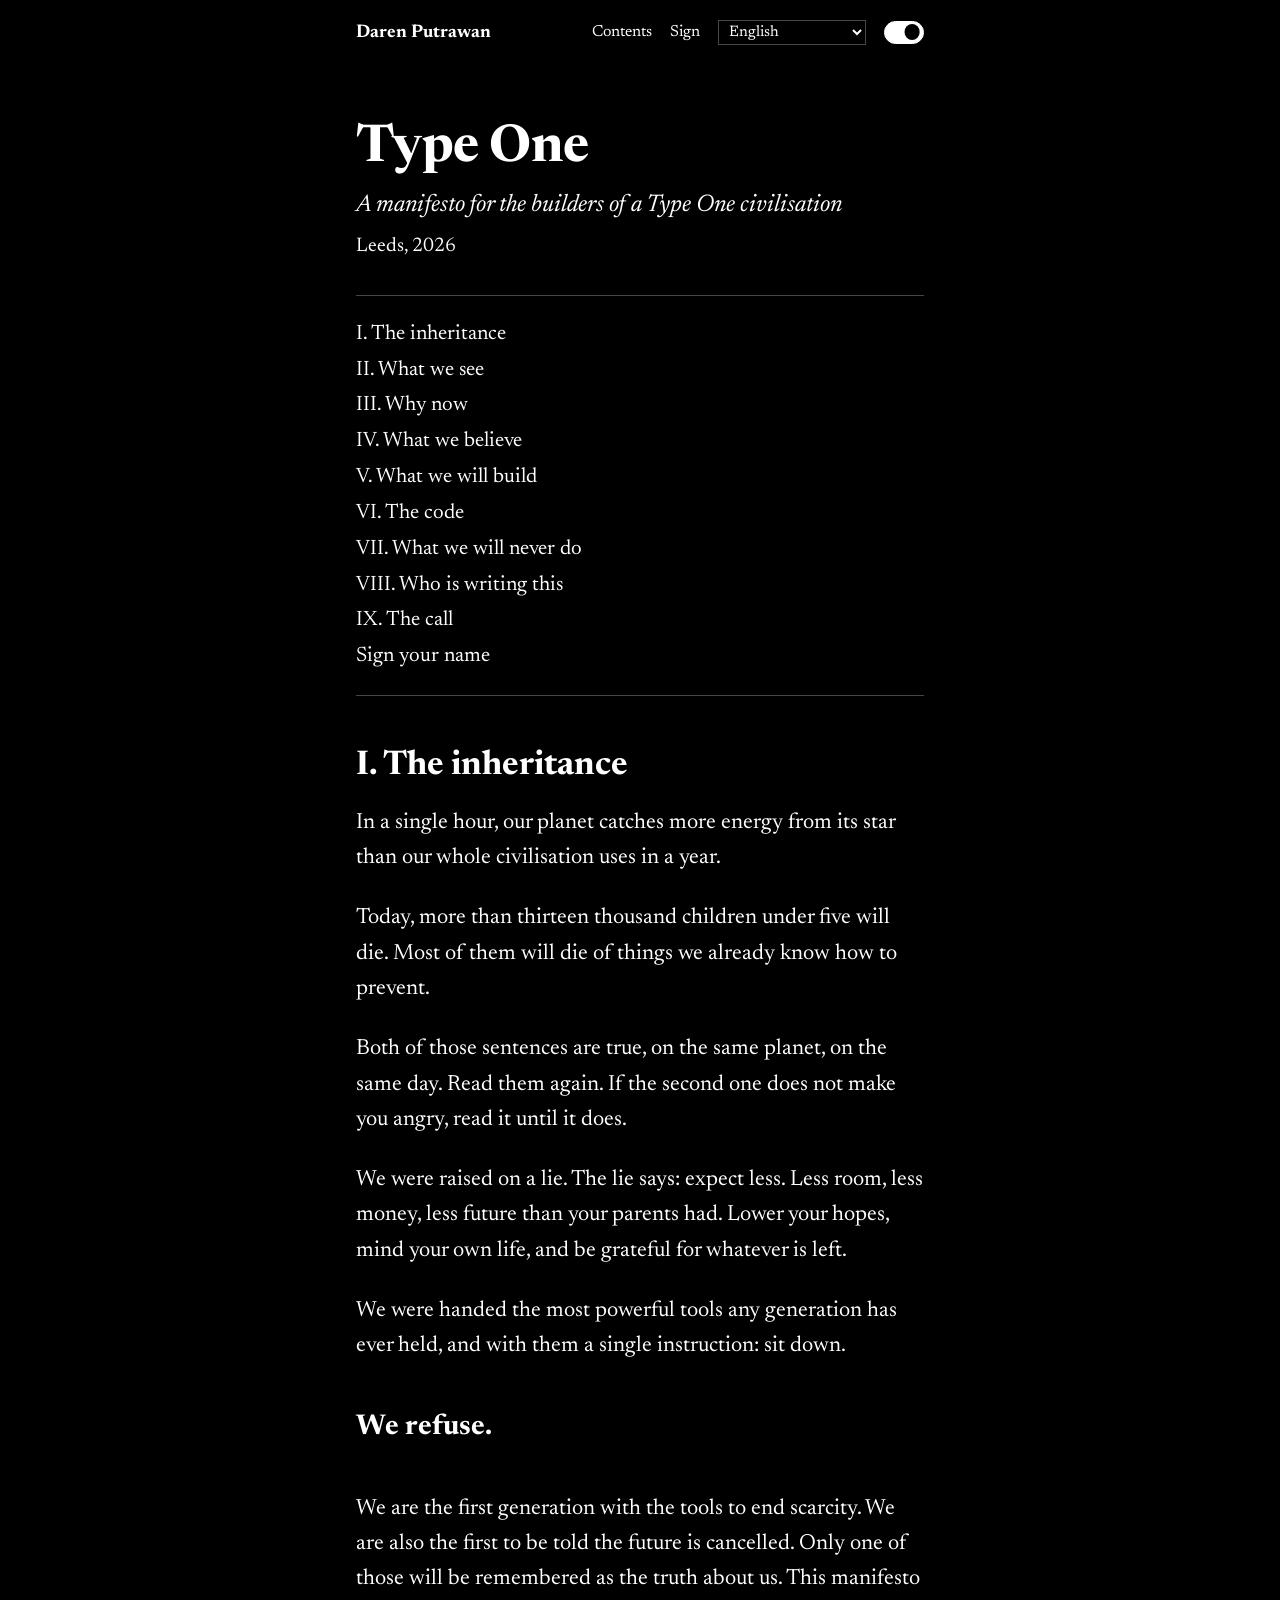
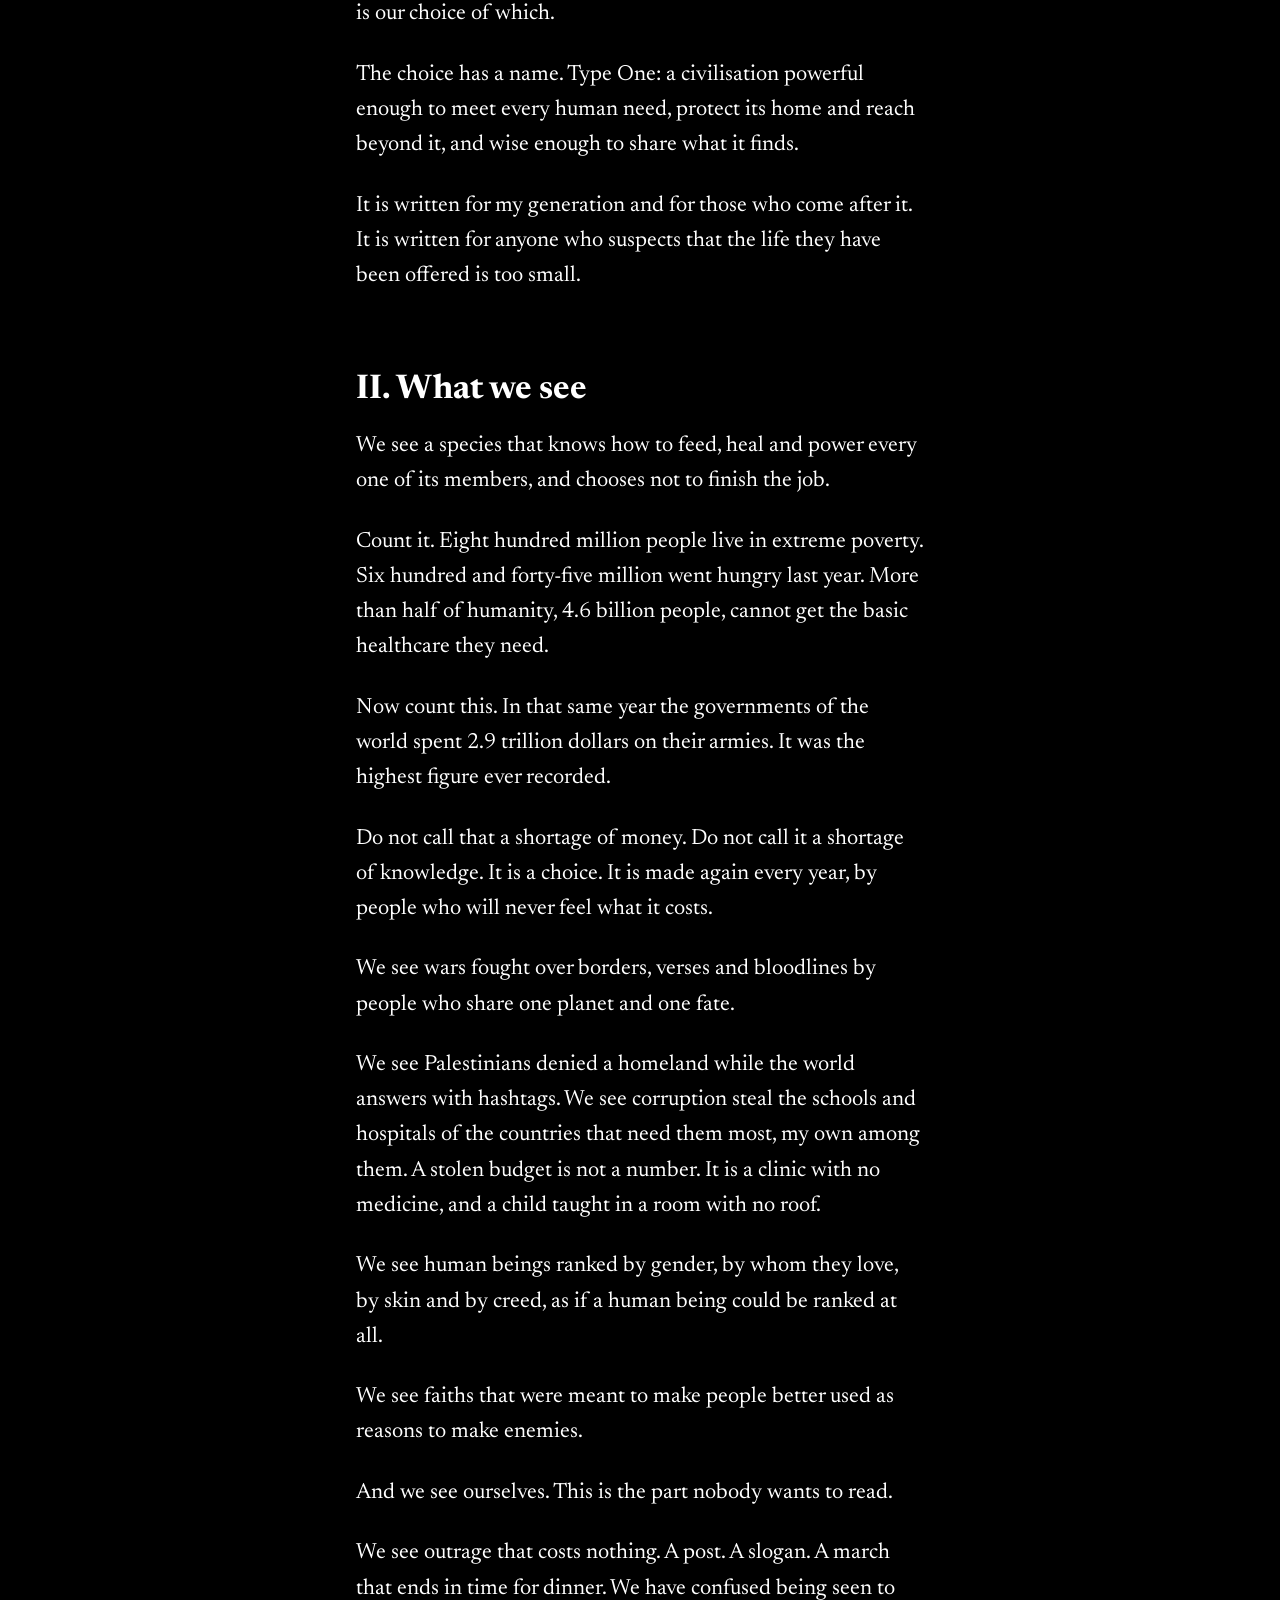
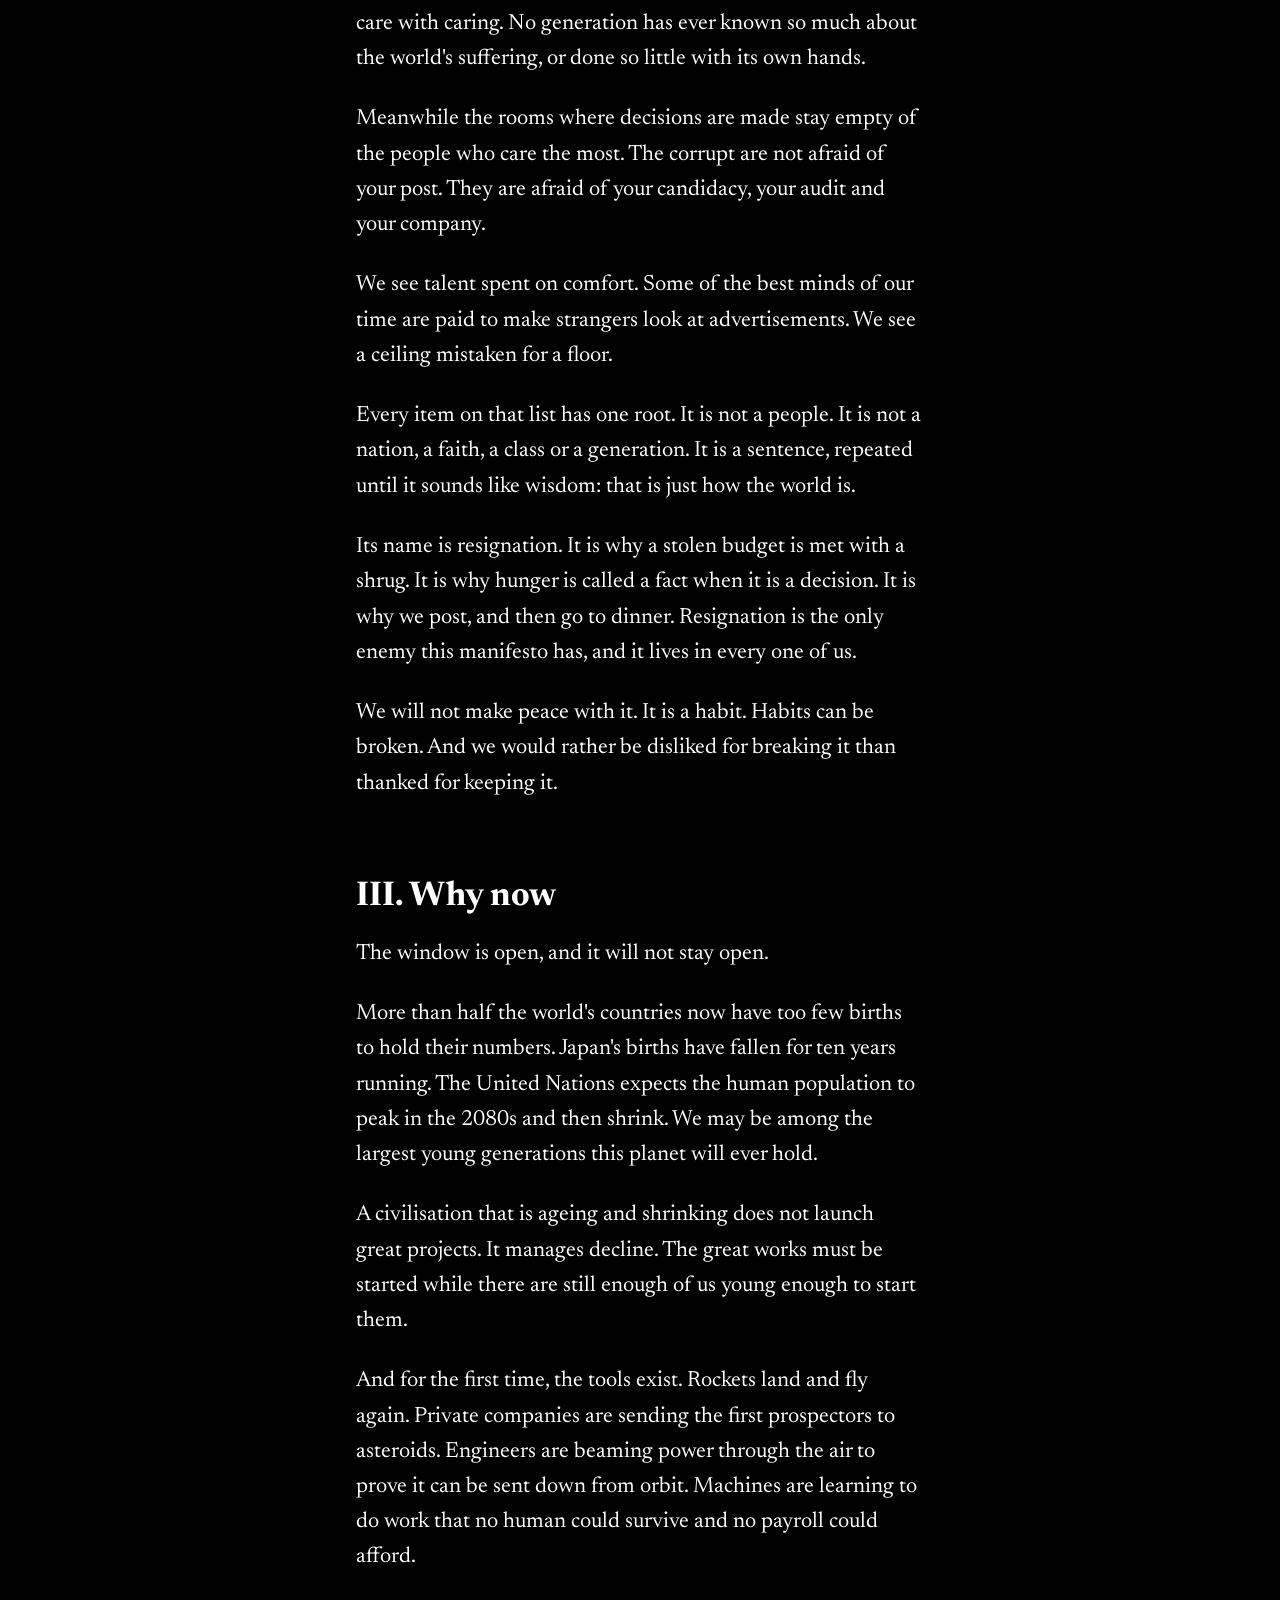
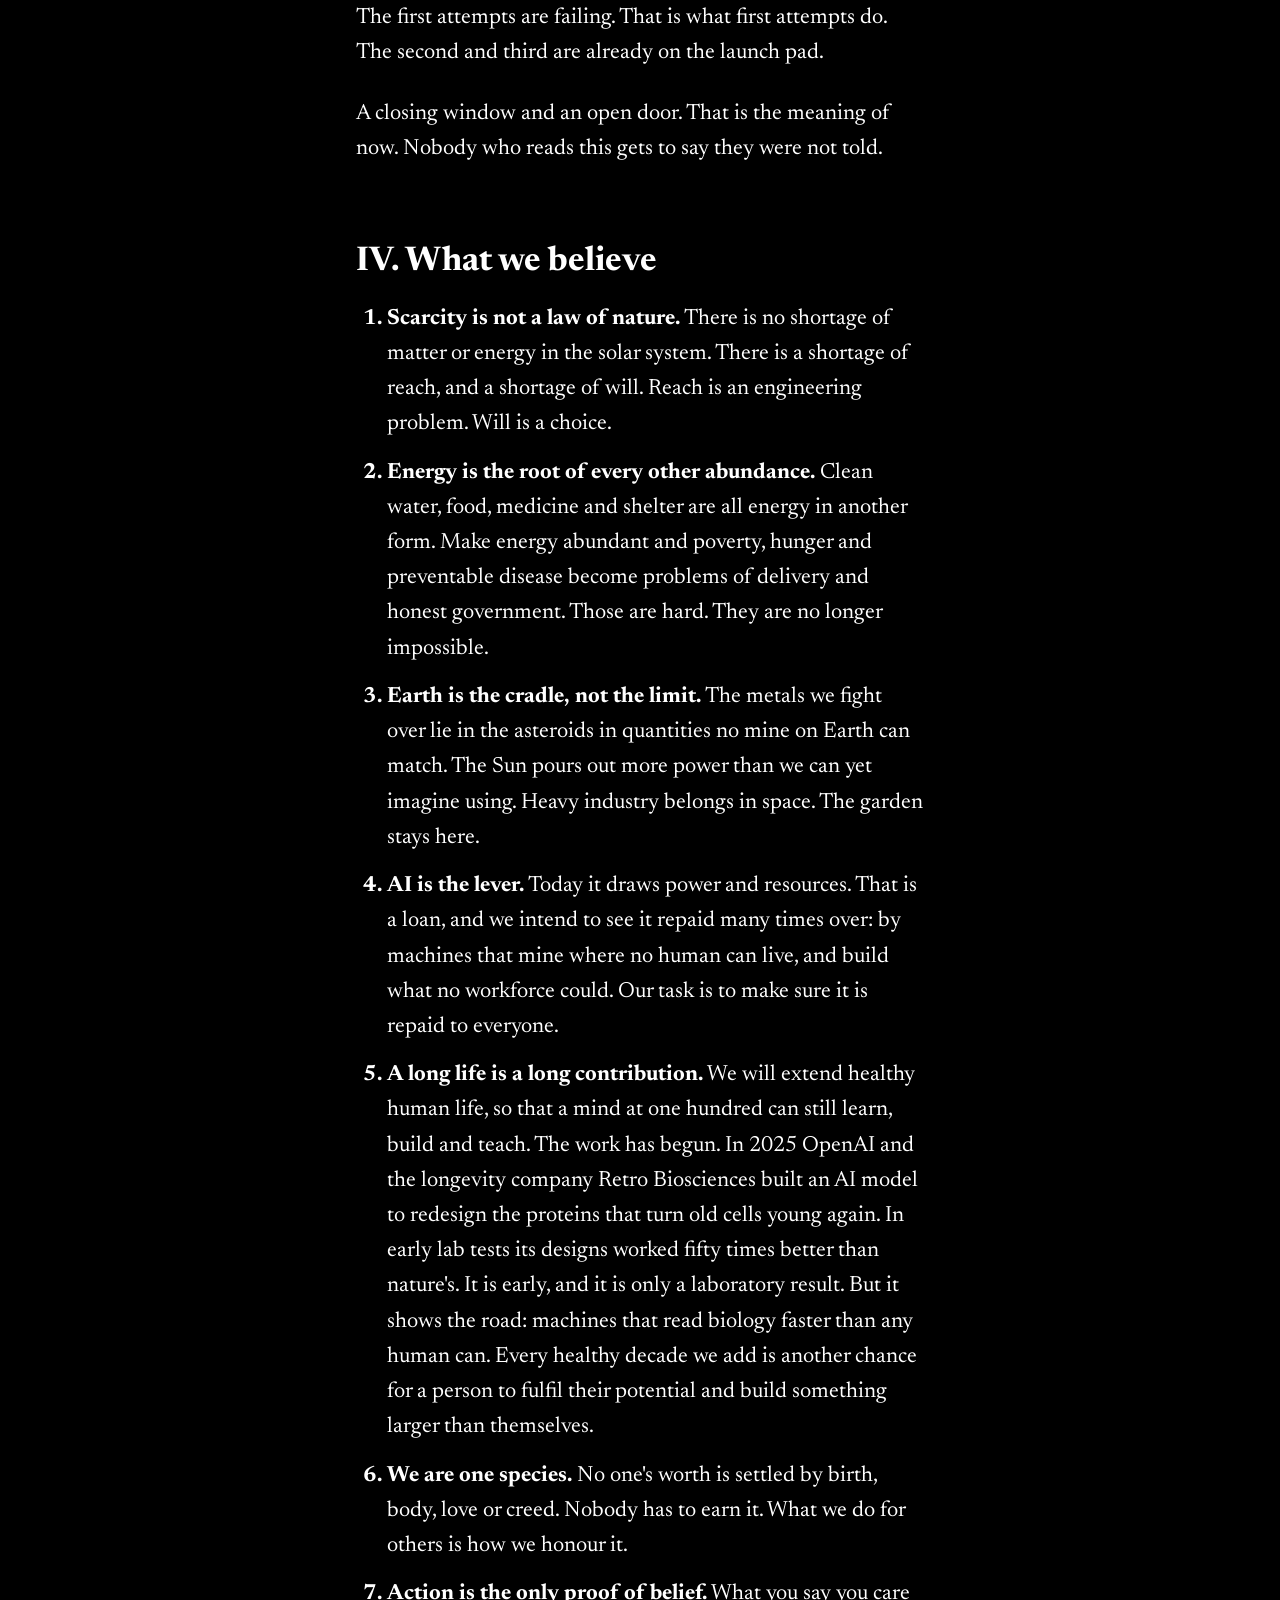
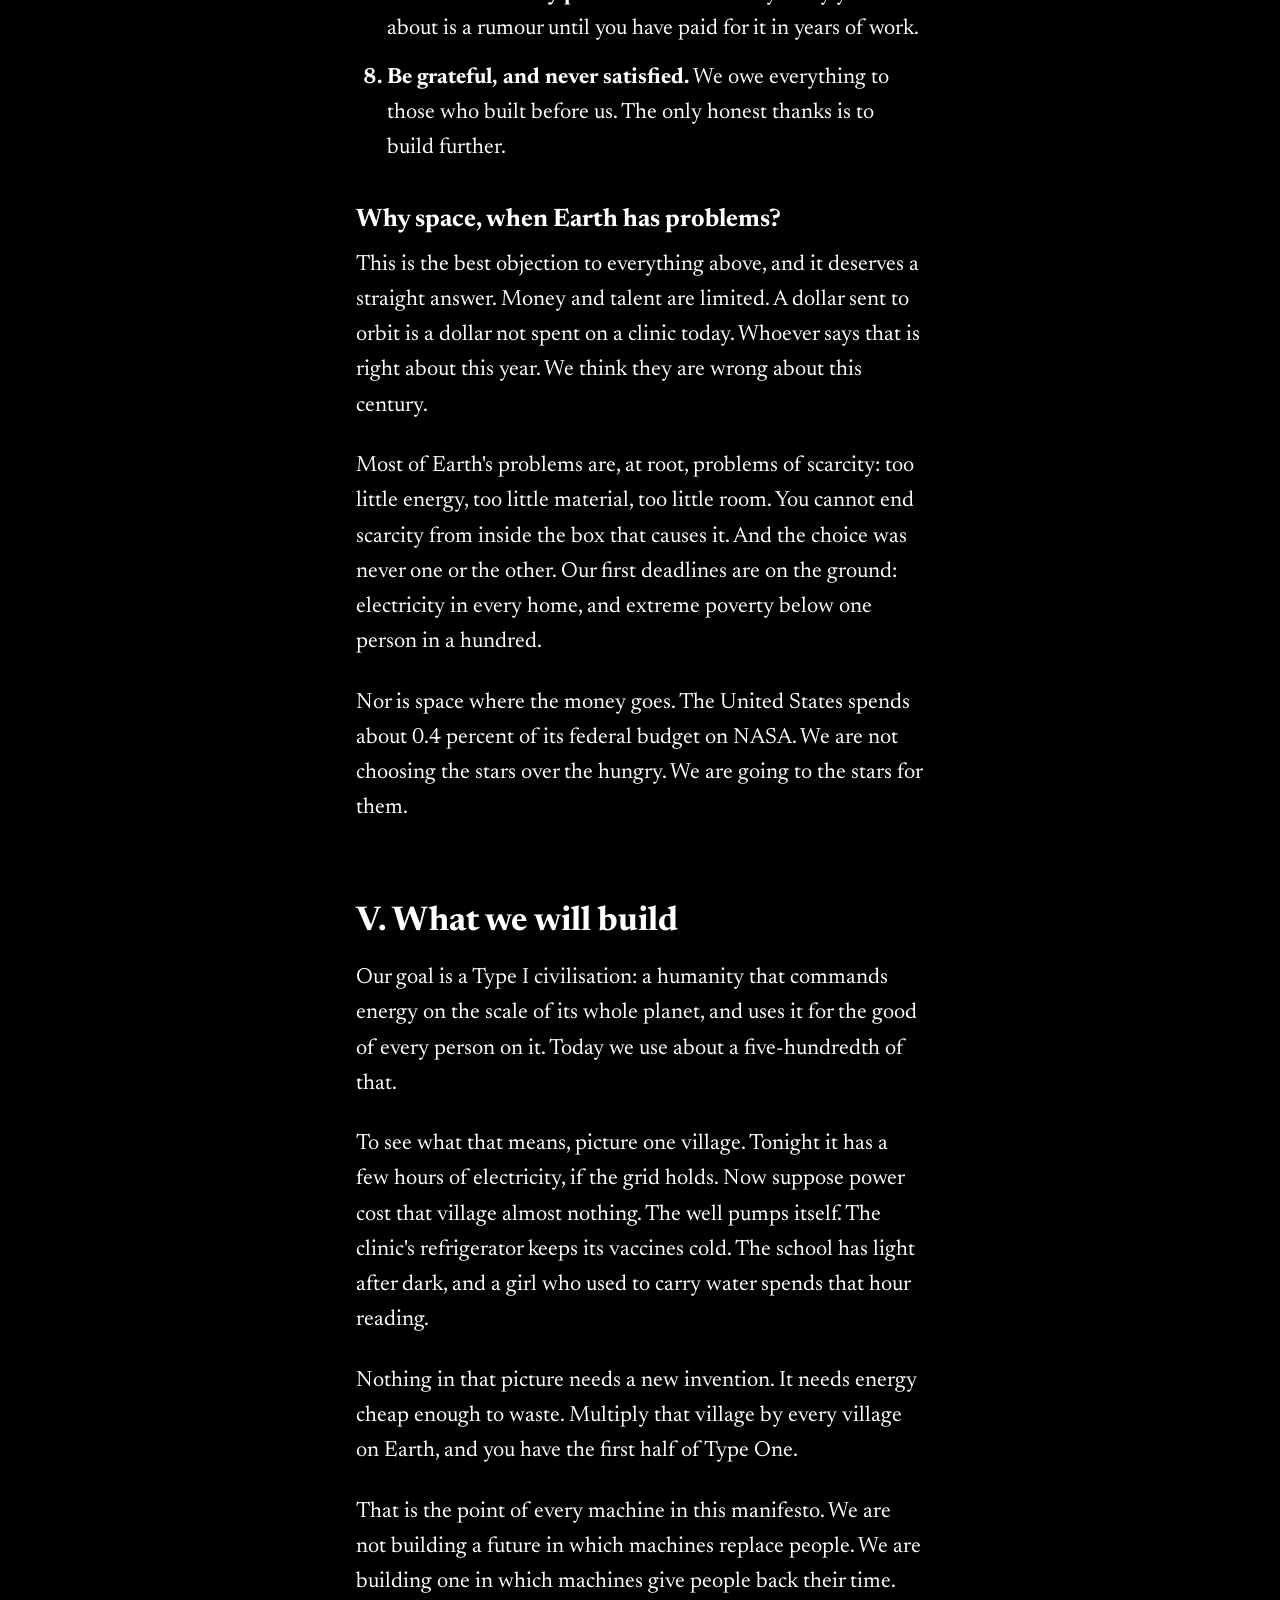
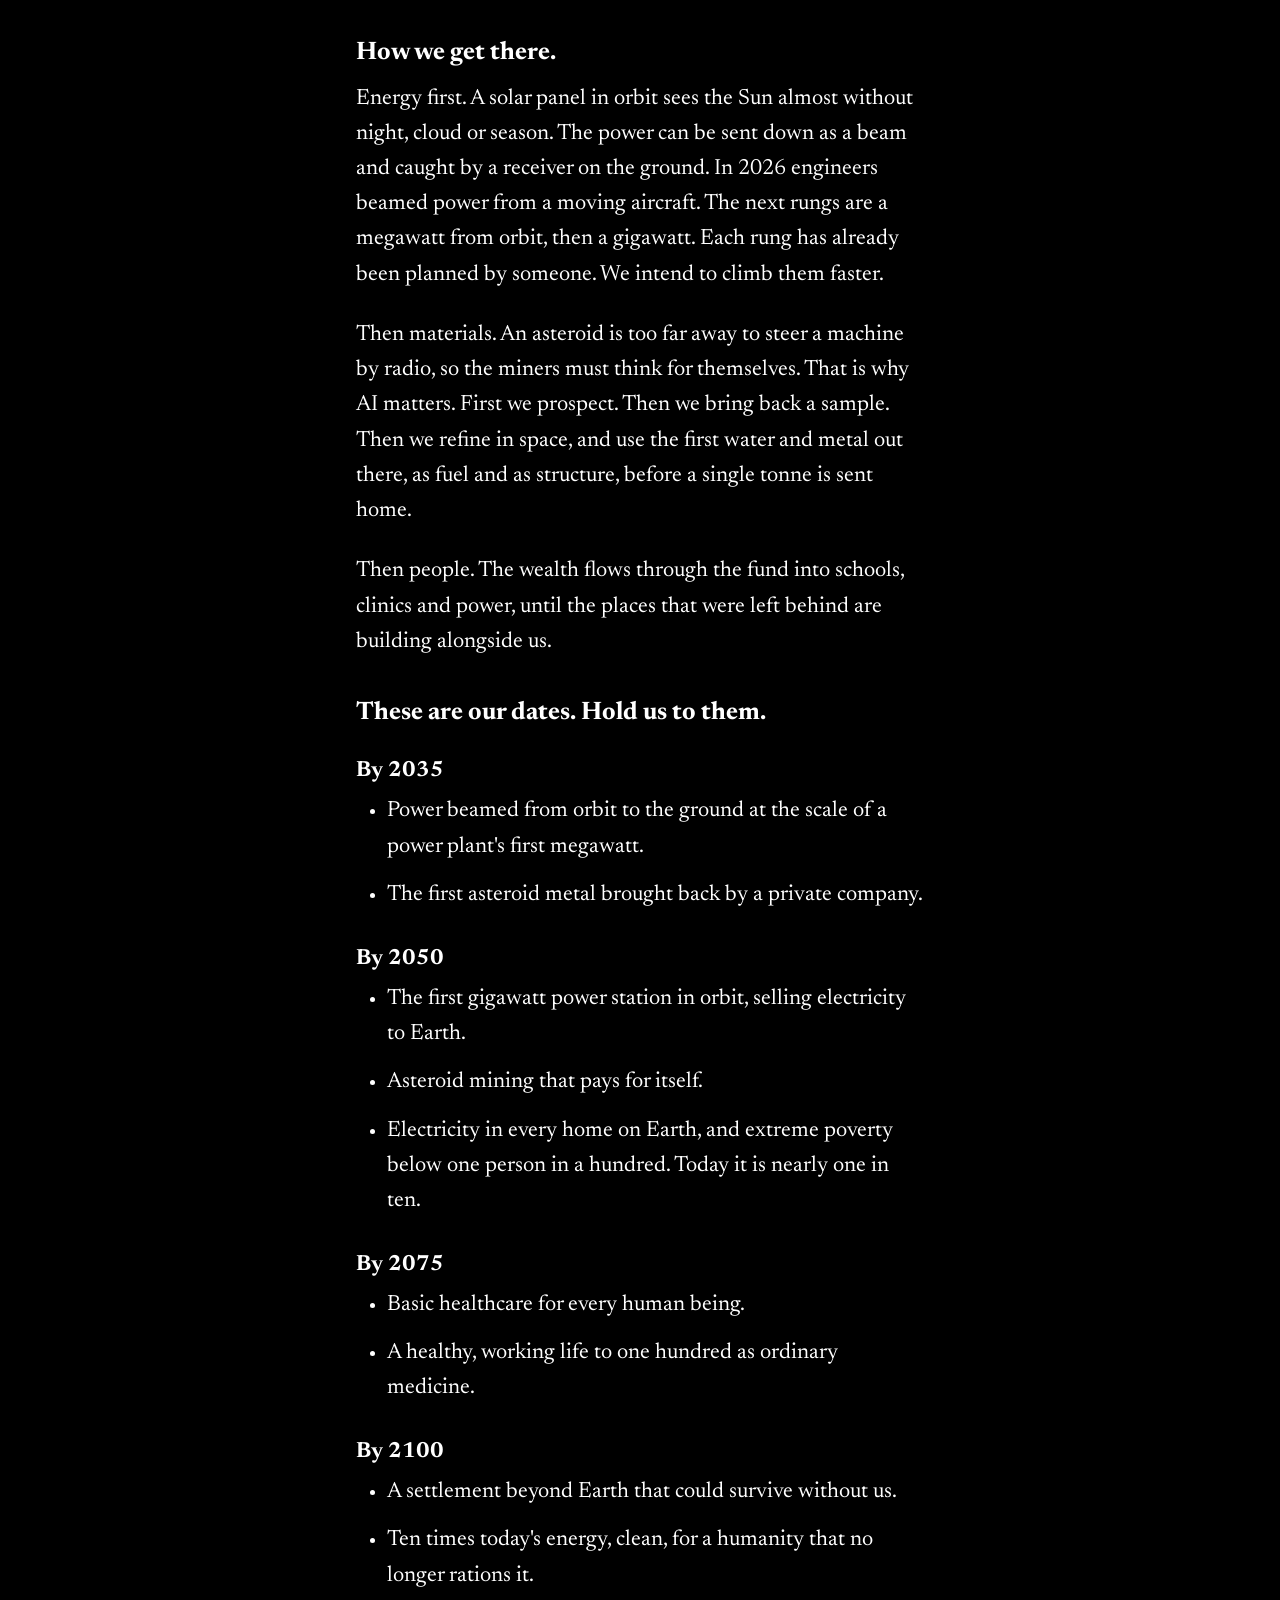
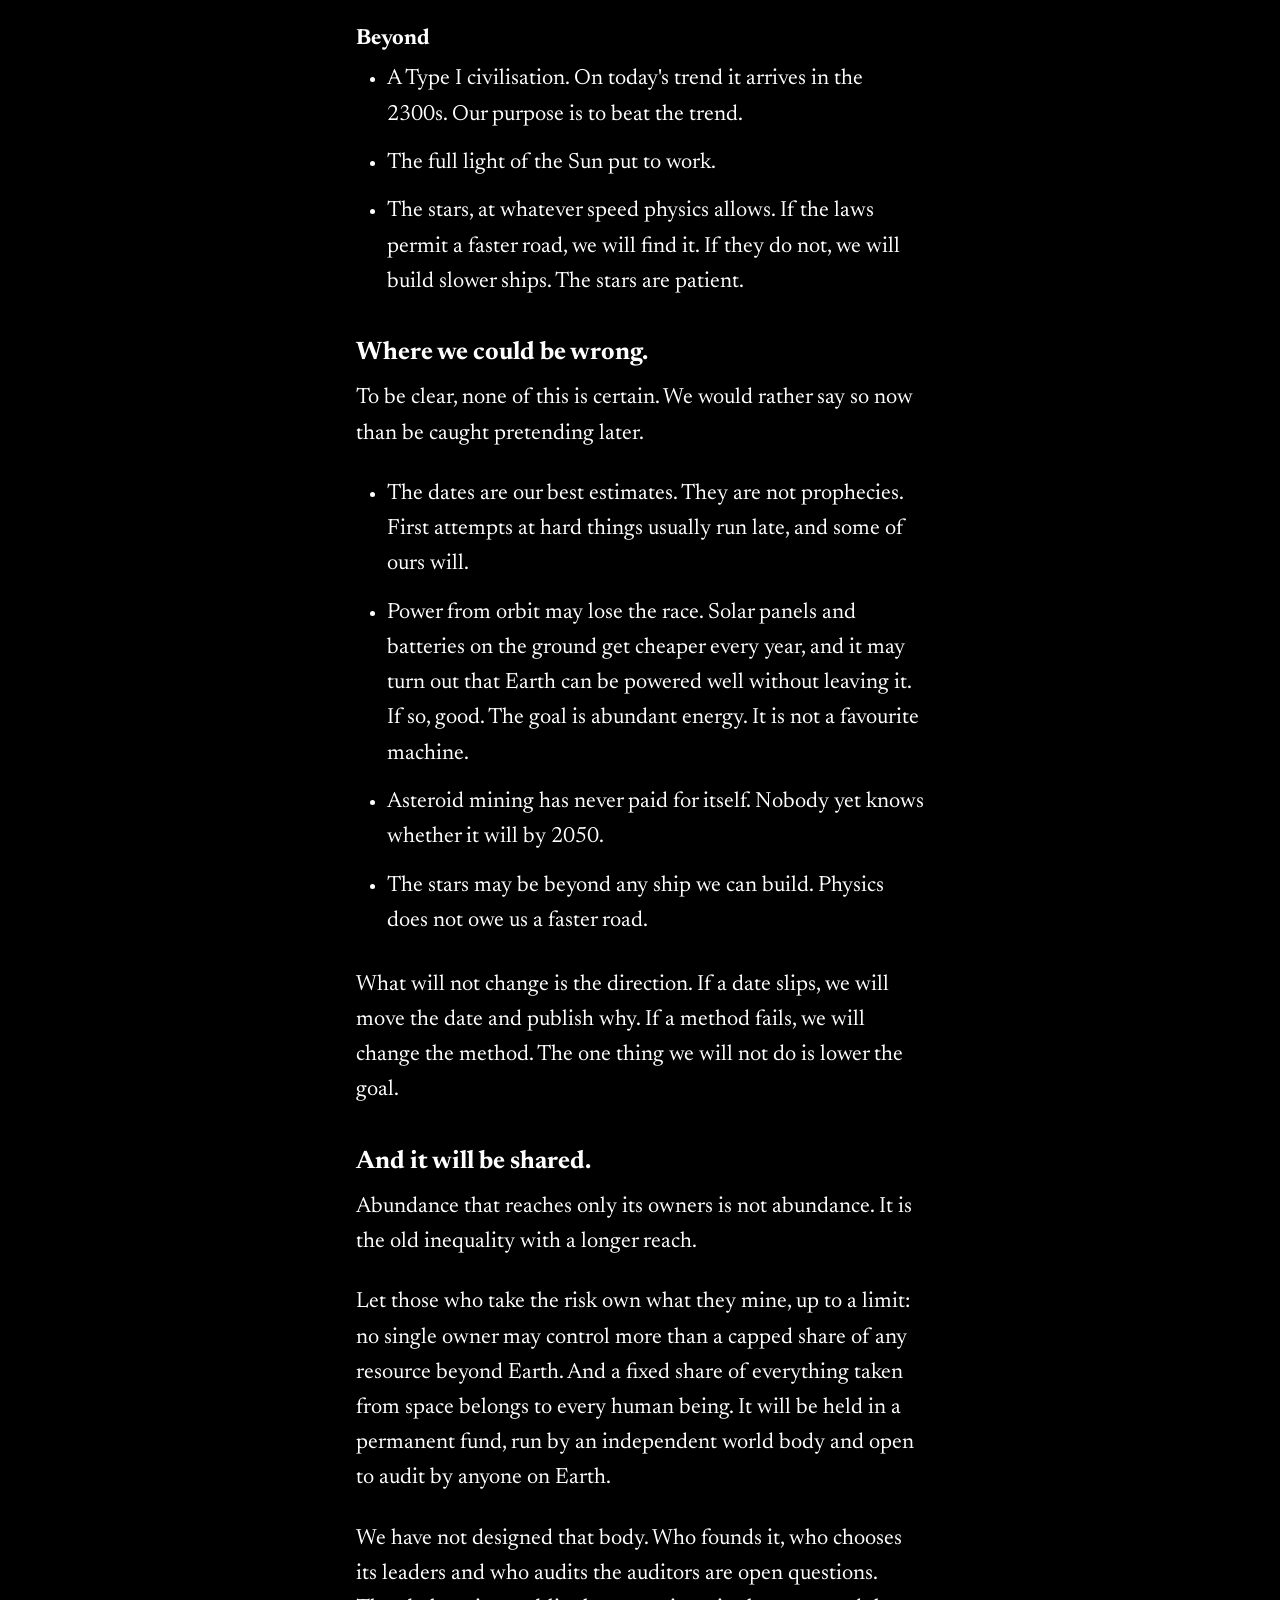
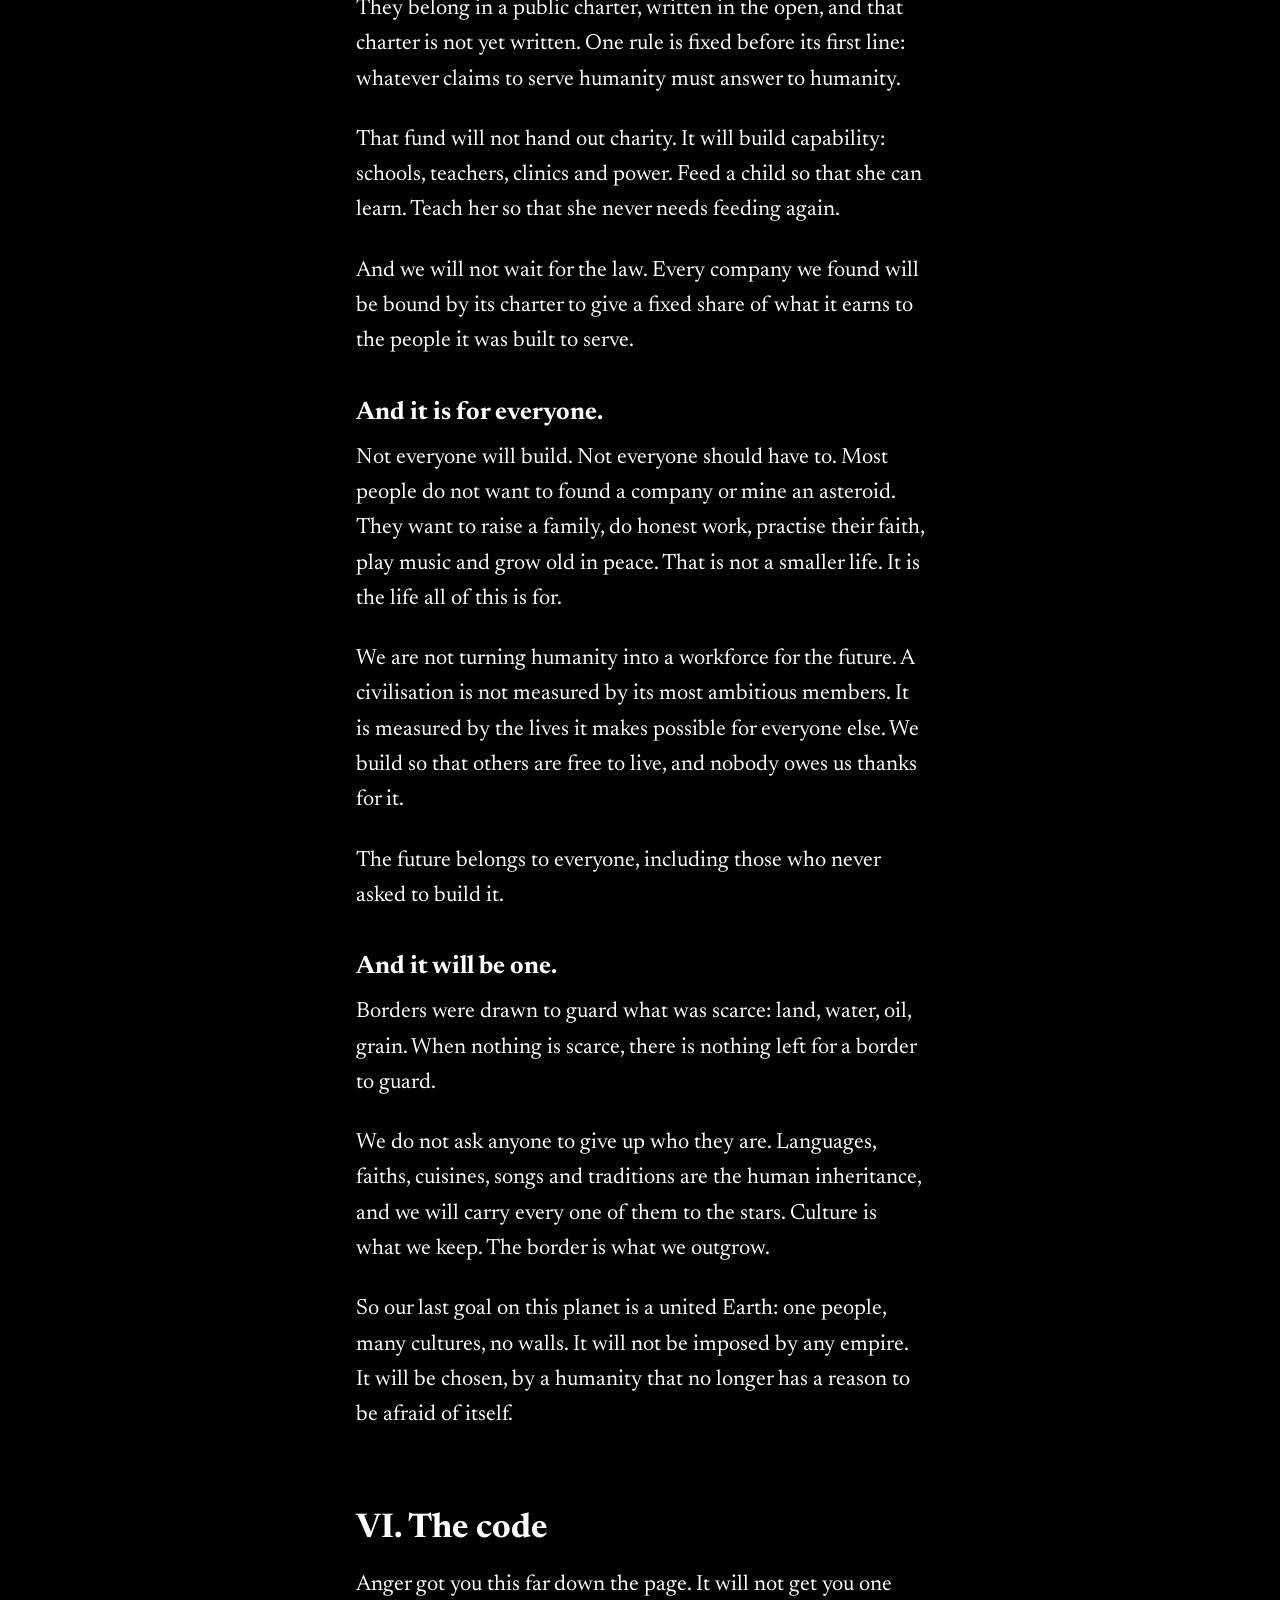
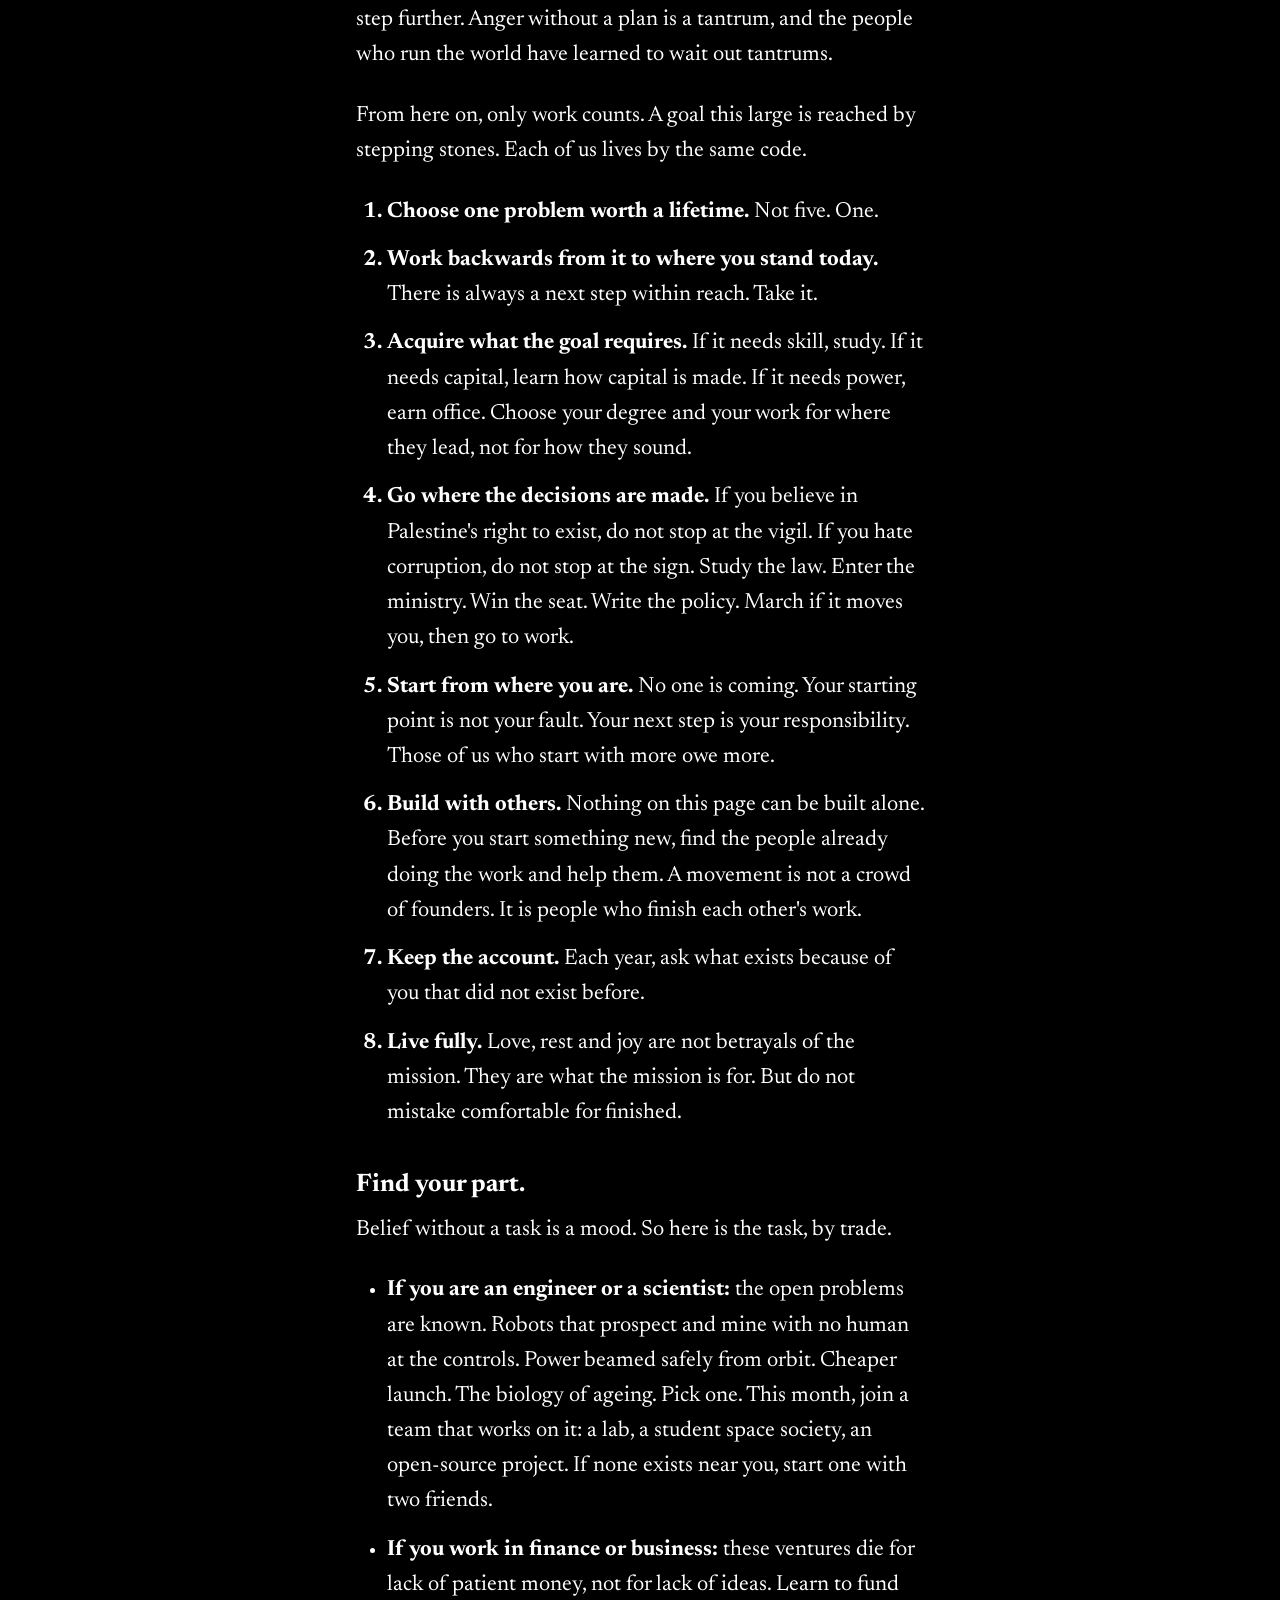
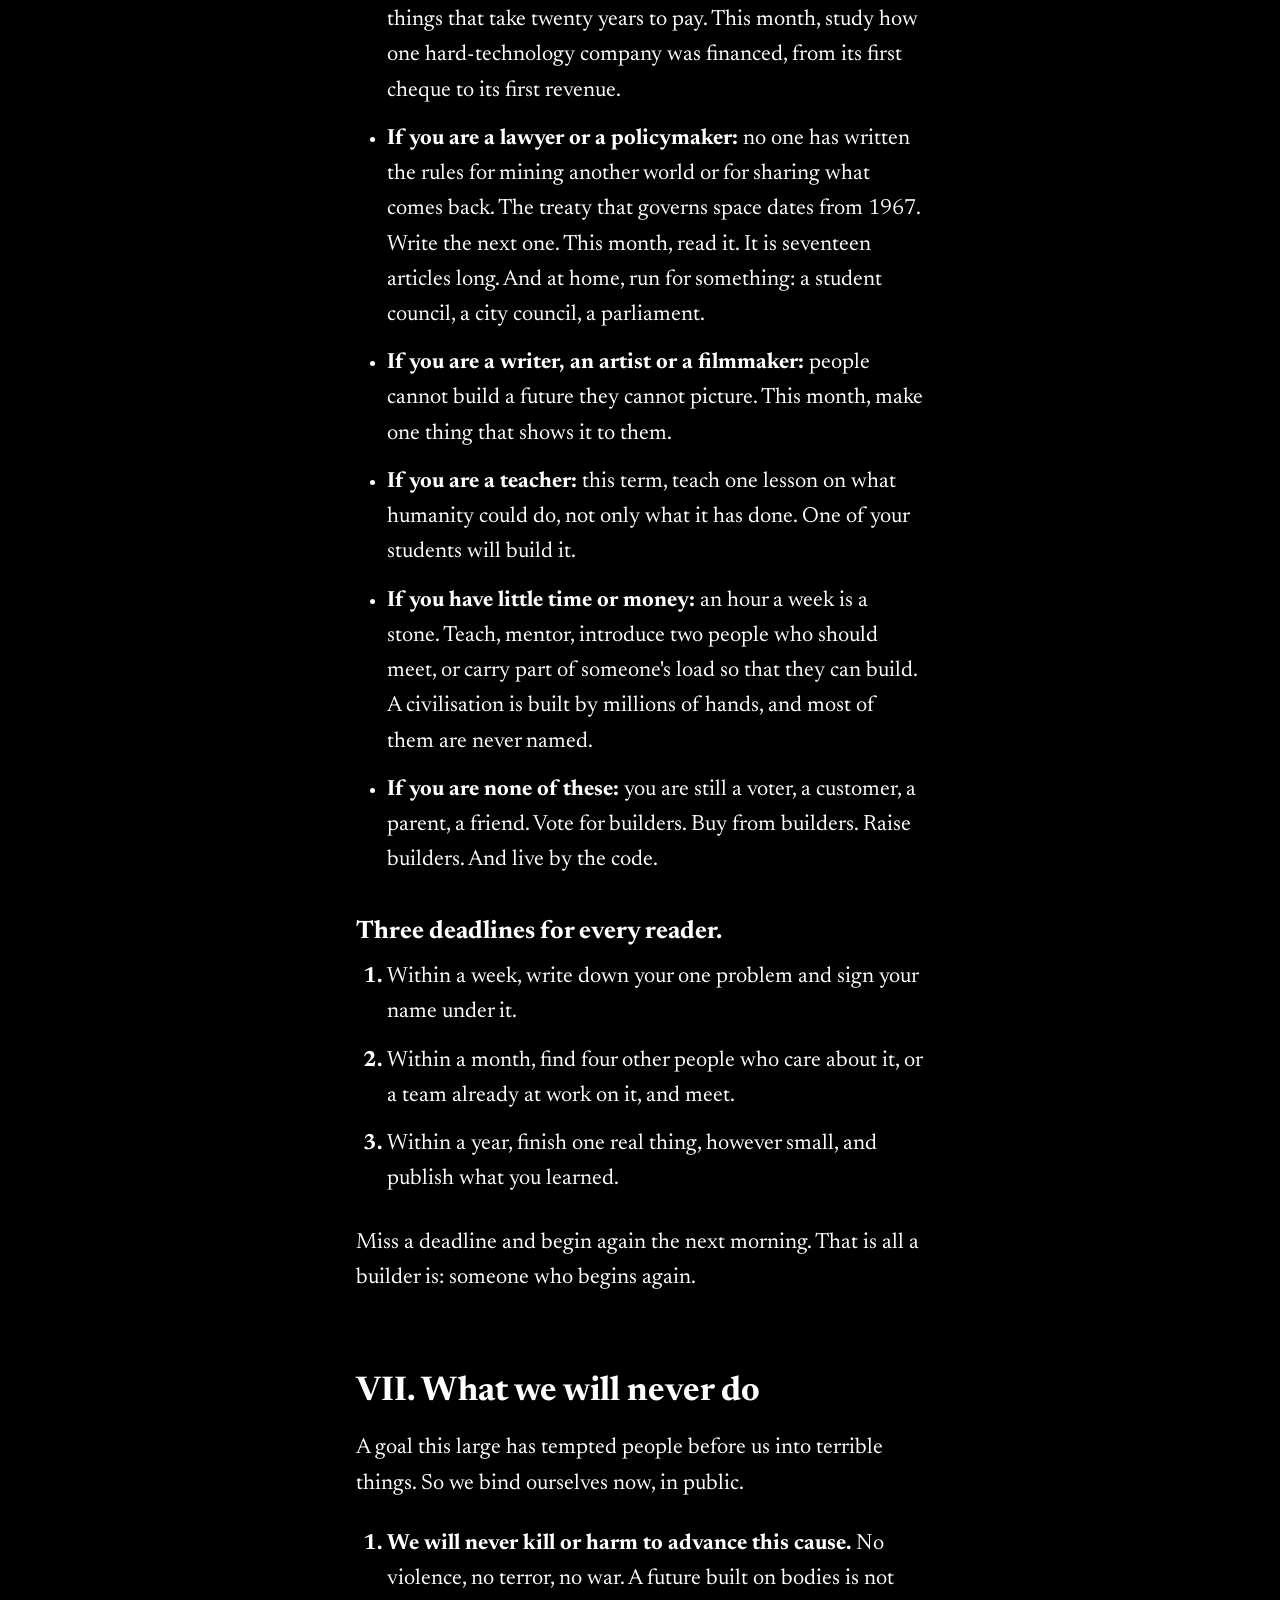
==== commit 6d005f88: "Update manifesto to Draft 4 in all eight languages Names resignation as the enemy, defines Type One " ====
--- a/index.html
+++ b/index.html
@@ -47,6 +47,7 @@
 <p>We were handed the most powerful tools any generation has ever held, and with them a single instruction: sit down.</p>
 <p class="shout">We refuse.</p>
 <p>We are the first generation with the tools to end scarcity. We are also the first to be told the future is cancelled. Only one of those will be remembered as the truth about us. This manifesto is our choice of which.</p>
+<p>The choice has a name. Type One: a civilisation powerful enough to meet every human need, protect its home and reach beyond it, and wise enough to share what it finds.</p>
 <p>It is written for my generation and for those who come after it. It is written for anyone who suspects that the life they have been offered is too small.</p>
 </section>
 <section id="part-2"><h2><span class="num">II.</span> What we see</h2>
@@ -56,13 +57,15 @@
 <p>Do not call that a shortage of money. Do not call it a shortage of knowledge. It is a choice. It is made again every year, by people who will never feel what it costs.</p>
 <p>We see wars fought over borders, verses and bloodlines by people who share one planet and one fate.</p>
 <p>We see Palestinians denied a homeland while the world answers with hashtags. We see corruption steal the schools and hospitals of the countries that need them most, my own among them. A stolen budget is not a number. It is a clinic with no medicine, and a child taught in a room with no roof.</p>
-<p>We see human beings ranked by gender, by whom they love, by skin and by creed. By everything except what they have built for others.</p>
+<p>We see human beings ranked by gender, by whom they love, by skin and by creed, as if a human being could be ranked at all.</p>
 <p>We see faiths that were meant to make people better used as reasons to make enemies.</p>
 <p>And we see ourselves. This is the part nobody wants to read.</p>
 <p>We see outrage that costs nothing. A post. A slogan. A march that ends in time for dinner. We have confused being seen to care with caring. No generation has ever known so much about the world's suffering, or done so little with its own hands.</p>
 <p>Meanwhile the rooms where decisions are made stay empty of the people who care the most. The corrupt are not afraid of your post. They are afraid of your candidacy, your audit and your company.</p>
 <p>We see talent spent on comfort. Some of the best minds of our time are paid to make strangers look at advertisements. We see a ceiling mistaken for a floor.</p>
-<p>We do not accept this as the natural condition of humanity. It is a habit. Habits can be broken. And we would rather be disliked for breaking it than thanked for keeping it.</p>
+<p>Every item on that list has one root. It is not a people. It is not a nation, a faith, a class or a generation. It is a sentence, repeated until it sounds like wisdom: that is just how the world is.</p>
+<p>Its name is resignation. It is why a stolen budget is met with a shrug. It is why hunger is called a fact when it is a decision. It is why we post, and then go to dinner. Resignation is the only enemy this manifesto has, and it lives in every one of us.</p>
+<p>We will not make peace with it. It is a habit. Habits can be broken. And we would rather be disliked for breaking it than thanked for keeping it.</p>
 </section>
 <section id="part-3"><h2><span class="num">III.</span> Why now</h2>
 <p>The window is open, and it will not stay open.</p>
@@ -73,7 +76,7 @@
 <p>A closing window and an open door. That is the meaning of now. Nobody who reads this gets to say they were not told.</p>
 </section>
 <section id="part-4"><h2><span class="num">IV.</span> What we believe</h2>
-<ol><li><strong>Scarcity is an engineering problem.</strong> It is not a law of nature. There is no shortage of matter or energy in the solar system. There is only a shortage of reach.</li><li><strong>Energy is the root of every other abundance.</strong> Clean water, food, medicine and shelter are all energy in another form. Make energy abundant and poverty, hunger and preventable disease become problems of logistics.</li><li><strong>Earth is the cradle, not the limit.</strong> The metals we fight over lie in the asteroids in quantities no mine on Earth can match. The Sun pours out more power than we can yet imagine using. Heavy industry belongs in space. The garden stays here.</li><li><strong>AI is the lever.</strong> Today it draws power and resources. That is a loan, and we intend to see it repaid many times over: by machines that mine where no human can live, and build what no workforce could. Our task is to make sure it is repaid to everyone.</li><li><strong>A long life is a long contribution.</strong> We will extend healthy human life, so that a mind at one hundred can still learn, build and teach. The work has begun. In 2025 OpenAI and the longevity company Retro Biosciences built an AI model to redesign the proteins that turn old cells young again. In early lab tests its designs worked fifty times better than nature's. It is early, and it is only a laboratory result. But it shows the road: machines that read biology faster than any human can. Every healthy decade we add is another chance for a person to fulfil their potential and build something larger than themselves.</li><li><strong>We are one species.</strong> No one's worth is settled by birth, body, love or creed. It is only added to by what they do for others.</li><li><strong>Action is the only proof of belief.</strong> What you say you care about is a rumour until you have paid for it in years of work.</li><li><strong>Be grateful, and never satisfied.</strong> We owe everything to those who built before us. The only honest thanks is to build further.</li></ol>
+<ol><li><strong>Scarcity is not a law of nature.</strong> There is no shortage of matter or energy in the solar system. There is a shortage of reach, and a shortage of will. Reach is an engineering problem. Will is a choice.</li><li><strong>Energy is the root of every other abundance.</strong> Clean water, food, medicine and shelter are all energy in another form. Make energy abundant and poverty, hunger and preventable disease become problems of delivery and honest government. Those are hard. They are no longer impossible.</li><li><strong>Earth is the cradle, not the limit.</strong> The metals we fight over lie in the asteroids in quantities no mine on Earth can match. The Sun pours out more power than we can yet imagine using. Heavy industry belongs in space. The garden stays here.</li><li><strong>AI is the lever.</strong> Today it draws power and resources. That is a loan, and we intend to see it repaid many times over: by machines that mine where no human can live, and build what no workforce could. Our task is to make sure it is repaid to everyone.</li><li><strong>A long life is a long contribution.</strong> We will extend healthy human life, so that a mind at one hundred can still learn, build and teach. The work has begun. In 2025 OpenAI and the longevity company Retro Biosciences built an AI model to redesign the proteins that turn old cells young again. In early lab tests its designs worked fifty times better than nature's. It is early, and it is only a laboratory result. But it shows the road: machines that read biology faster than any human can. Every healthy decade we add is another chance for a person to fulfil their potential and build something larger than themselves.</li><li><strong>We are one species.</strong> No one's worth is settled by birth, body, love or creed. Nobody has to earn it. What we do for others is how we honour it.</li><li><strong>Action is the only proof of belief.</strong> What you say you care about is a rumour until you have paid for it in years of work.</li><li><strong>Be grateful, and never satisfied.</strong> We owe everything to those who built before us. The only honest thanks is to build further.</li></ol>
 <h3><strong>Why space, when Earth has problems?</strong></h3>
 <p>This is the best objection to everything above, and it deserves a straight answer. Money and talent are limited. A dollar sent to orbit is a dollar not spent on a clinic today. Whoever says that is right about this year. We think they are wrong about this century.</p>
 <p>Most of Earth's problems are, at root, problems of scarcity: too little energy, too little material, too little room. You cannot end scarcity from inside the box that causes it. And the choice was never one or the other. Our first deadlines are on the ground: electricity in every home, and extreme poverty below one person in a hundred.</p>
@@ -83,6 +86,7 @@
 <p>Our goal is a Type I civilisation: a humanity that commands energy on the scale of its whole planet, and uses it for the good of every person on it. Today we use about a five-hundredth of that.</p>
 <p>To see what that means, picture one village. Tonight it has a few hours of electricity, if the grid holds. Now suppose power cost that village almost nothing. The well pumps itself. The clinic's refrigerator keeps its vaccines cold. The school has light after dark, and a girl who used to carry water spends that hour reading.</p>
 <p>Nothing in that picture needs a new invention. It needs energy cheap enough to waste. Multiply that village by every village on Earth, and you have the first half of Type One.</p>
+<p>That is the point of every machine in this manifesto. We are not building a future in which machines replace people. We are building one in which machines give people back their time.</p>
 <h3><strong>How we get there.</strong></h3>
 <p>Energy first. A solar panel in orbit sees the Sun almost without night, cloud or season. The power can be sent down as a beam and caught by a receiver on the ground. In 2026 engineers beamed power from a moving aircraft. The next rungs are a megawatt from orbit, then a gigawatt. Each rung has already been planned by someone. We intend to climb them faster.</p>
 <p>Then materials. An asteroid is too far away to steer a machine by radio, so the miners must think for themselves. That is why AI matters. First we prospect. Then we bring back a sample. Then we refine in space, and use the first water and metal out there, as fuel and as structure, before a single tonne is sent home.</p>
@@ -105,8 +109,13 @@
 <h3><strong>And it will be shared.</strong></h3>
 <p>Abundance that reaches only its owners is not abundance. It is the old inequality with a longer reach.</p>
 <p>Let those who take the risk own what they mine, up to a limit: no single owner may control more than a capped share of any resource beyond Earth. And a fixed share of everything taken from space belongs to every human being. It will be held in a permanent fund, run by an independent world body and open to audit by anyone on Earth.</p>
+<p>We have not designed that body. Who founds it, who chooses its leaders and who audits the auditors are open questions. They belong in a public charter, written in the open, and that charter is not yet written. One rule is fixed before its first line: whatever claims to serve humanity must answer to humanity.</p>
 <p>That fund will not hand out charity. It will build capability: schools, teachers, clinics and power. Feed a child so that she can learn. Teach her so that she never needs feeding again.</p>
 <p>And we will not wait for the law. Every company we found will be bound by its charter to give a fixed share of what it earns to the people it was built to serve.</p>
+<h3><strong>And it is for everyone.</strong></h3>
+<p>Not everyone will build. Not everyone should have to. Most people do not want to found a company or mine an asteroid. They want to raise a family, do honest work, practise their faith, play music and grow old in peace. That is not a smaller life. It is the life all of this is for.</p>
+<p>We are not turning humanity into a workforce for the future. A civilisation is not measured by its most ambitious members. It is measured by the lives it makes possible for everyone else. We build so that others are free to live, and nobody owes us thanks for it.</p>
+<p>The future belongs to everyone, including those who never asked to build it.</p>
 <h3><strong>And it will be one.</strong></h3>
 <p>Borders were drawn to guard what was scarce: land, water, oil, grain. When nothing is scarce, there is nothing left for a border to guard.</p>
 <p>We do not ask anyone to give up who they are. Languages, faiths, cuisines, songs and traditions are the human inheritance, and we will carry every one of them to the stars. Culture is what we keep. The border is what we outgrow.</p>
@@ -115,17 +124,17 @@
 <section id="part-6"><h2><span class="num">VI.</span> The code</h2>
 <p>Anger got you this far down the page. It will not get you one step further. Anger without a plan is a tantrum, and the people who run the world have learned to wait out tantrums.</p>
 <p>From here on, only work counts. A goal this large is reached by stepping stones. Each of us lives by the same code.</p>
-<ol><li><strong>Choose one problem worth a lifetime.</strong> Not five. One.</li><li><strong>Work backwards from it to where you stand today.</strong> There is always a next step within reach. Take it.</li><li><strong>Acquire what the goal requires.</strong> If it needs skill, study. If it needs capital, learn how capital is made. If it needs power, earn office. Choose your degree and your work for where they lead, not for how they sound.</li><li><strong>Go where the decisions are made.</strong> If you believe in Palestine's right to exist, do not stop at the vigil. If you hate corruption, do not stop at the sign. Study the law. Enter the ministry. Win the seat. Write the policy. March if it moves you, then go to work.</li><li><strong>Start from where you are.</strong> No one is coming. Your starting point is not your fault. Your next step is your responsibility. Those of us who start with more owe more.</li><li><strong>Keep the account.</strong> Each year, ask what exists because of you that did not exist before.</li><li><strong>Live fully.</strong> Love, rest and joy are not betrayals of the mission. They are what the mission is for. But do not mistake comfortable for finished.</li></ol>
+<ol><li><strong>Choose one problem worth a lifetime.</strong> Not five. One.</li><li><strong>Work backwards from it to where you stand today.</strong> There is always a next step within reach. Take it.</li><li><strong>Acquire what the goal requires.</strong> If it needs skill, study. If it needs capital, learn how capital is made. If it needs power, earn office. Choose your degree and your work for where they lead, not for how they sound.</li><li><strong>Go where the decisions are made.</strong> If you believe in Palestine's right to exist, do not stop at the vigil. If you hate corruption, do not stop at the sign. Study the law. Enter the ministry. Win the seat. Write the policy. March if it moves you, then go to work.</li><li><strong>Start from where you are.</strong> No one is coming. Your starting point is not your fault. Your next step is your responsibility. Those of us who start with more owe more.</li><li><strong>Build with others.</strong> Nothing on this page can be built alone. Before you start something new, find the people already doing the work and help them. A movement is not a crowd of founders. It is people who finish each other's work.</li><li><strong>Keep the account.</strong> Each year, ask what exists because of you that did not exist before.</li><li><strong>Live fully.</strong> Love, rest and joy are not betrayals of the mission. They are what the mission is for. But do not mistake comfortable for finished.</li></ol>
 <h3><strong>Find your part.</strong></h3>
 <p>Belief without a task is a mood. So here is the task, by trade.</p>
-<ul><li><strong>If you are an engineer or a scientist:</strong> the open problems are known. Robots that prospect and mine with no human at the controls. Power beamed safely from orbit. Cheaper launch. The biology of ageing. Pick one. This month, join a team that works on it: a lab, a student space society, an open-source project. If none exists near you, start one with two friends.</li><li><strong>If you work in finance or business:</strong> these ventures die for lack of patient money, not for lack of ideas. Learn to fund things that take twenty years to pay. This month, study how one hard-technology company was financed, from its first cheque to its first revenue.</li><li><strong>If you are a lawyer or a policymaker:</strong> no one has written the rules for mining another world or for sharing what comes back. The treaty that governs space dates from 1967. Write the next one. This month, read it. It is seventeen articles long. And at home, run for something: a student council, a city council, a parliament.</li><li><strong>If you are a writer, an artist or a filmmaker:</strong> people cannot build a future they cannot picture. This month, make one thing that shows it to them.</li><li><strong>If you are a teacher:</strong> this term, teach one lesson on what humanity could do, not only what it has done. One of your students will build it.</li><li><strong>If you are none of these:</strong> you are still a voter, a customer, a parent, a friend. Vote for builders. Buy from builders. Raise builders. And live by the code.</li></ul>
+<ul><li><strong>If you are an engineer or a scientist:</strong> the open problems are known. Robots that prospect and mine with no human at the controls. Power beamed safely from orbit. Cheaper launch. The biology of ageing. Pick one. This month, join a team that works on it: a lab, a student space society, an open-source project. If none exists near you, start one with two friends.</li><li><strong>If you work in finance or business:</strong> these ventures die for lack of patient money, not for lack of ideas. Learn to fund things that take twenty years to pay. This month, study how one hard-technology company was financed, from its first cheque to its first revenue.</li><li><strong>If you are a lawyer or a policymaker:</strong> no one has written the rules for mining another world or for sharing what comes back. The treaty that governs space dates from 1967. Write the next one. This month, read it. It is seventeen articles long. And at home, run for something: a student council, a city council, a parliament.</li><li><strong>If you are a writer, an artist or a filmmaker:</strong> people cannot build a future they cannot picture. This month, make one thing that shows it to them.</li><li><strong>If you are a teacher:</strong> this term, teach one lesson on what humanity could do, not only what it has done. One of your students will build it.</li><li><strong>If you have little time or money:</strong> an hour a week is a stone. Teach, mentor, introduce two people who should meet, or carry part of someone's load so that they can build. A civilisation is built by millions of hands, and most of them are never named.</li><li><strong>If you are none of these:</strong> you are still a voter, a customer, a parent, a friend. Vote for builders. Buy from builders. Raise builders. And live by the code.</li></ul>
 <h3><strong>Three deadlines for every reader.</strong></h3>
-<ol><li>Within a week, write down your one problem and sign your name under it.</li><li>Within a month, find four other people who care about it, and meet.</li><li>Within a year, finish one real thing, however small, and publish what you learned.</li></ol>
+<ol><li>Within a week, write down your one problem and sign your name under it.</li><li>Within a month, find four other people who care about it, or a team already at work on it, and meet.</li><li>Within a year, finish one real thing, however small, and publish what you learned.</li></ol>
 <p>Miss a deadline and begin again the next morning. That is all a builder is: someone who begins again.</p>
 </section>
 <section id="part-7"><h2><span class="num">VII.</span> What we will never do</h2>
 <p>A goal this large has tempted people before us into terrible things. So we bind ourselves now, in public.</p>
-<ol><li><strong>We will never kill or harm to advance this cause.</strong> No violence, no terror, no war. A future built on bodies is not the one we want.</li><li><strong>We will never take what belongs to others.</strong> No conquest, no theft, no empire, on Earth or beyond it.</li><li><strong>We will never lie about our results.</strong> We report what happened, failures first.</li><li><strong>We will never buy or sell influence.</strong> Corruption is the disease we came to cure.</li><li><strong>We will never wreck one world to reach another.</strong> We will not poison the Earth to leave it. We will remove more mass from orbit than we add. Any world found to hold life, we leave alone.</li><li><strong>We will never build a machine that answers to no one.</strong> No autonomous system of ours will act, on Earth or in space, without a human able to stop it.</li><li><strong>We will never force anyone to join us.</strong> A united Earth is chosen or it is nothing.</li></ol>
+<ol><li><strong>We will never kill or harm to advance this cause.</strong> No violence, no terror, no war. A future built on bodies is not the one we want.</li><li><strong>We will never take what belongs to others.</strong> No conquest, no theft, no empire, on Earth or beyond it.</li><li><strong>We will never lie about our results.</strong> We report what happened, failures first.</li><li><strong>We will never buy or sell influence.</strong> Corruption is the disease we came to cure.</li><li><strong>We will never wreck one world to reach another.</strong> We will not poison the Earth to leave it. We will remove more mass from orbit than we add. Any world found to hold life, we leave alone.</li><li><strong>We will never build a machine that answers to no one.</strong> No autonomous system of ours will act, on Earth or in space, without a human able to stop it.</li><li><strong>We will never force anyone to join us.</strong> A united Earth is chosen or it is nothing.</li><li><strong>We will never rank people by their usefulness.</strong> Whoever builds nothing is owed the same dignity as whoever builds a city.</li></ol>
 <h3><strong>Do not mistake these limits for softness.</strong></h3>
 <p>The corrupt understand one language, and it is power. So we will learn to speak it fluently, without becoming them.</p>
 <ul><li><strong>We will seek power in the open:</strong> office, capital and influence. Power is not evil. Leaving it to the worst people is.</li><li><strong>We will compete to win.</strong> We will out-work them, out-build them and out-organise them. We will take their voters, their customers and their best people.</li><li><strong>We will use every lawful weapon:</strong> the audit, the lawsuit, the published record, the ballot and the boycott.</li><li><strong>We will name the corrupt in public, with evidence.</strong></li><li><strong>We will ally with people we dislike</strong> when the goal requires it.</li><li><strong>We will outlast them.</strong> They plan for the next election. We plan for the next century.</li></ul>
@@ -144,7 +153,7 @@
 <p>By 2030, I graduate, knowing how capital moves. By 2035, I will have founded a company in the infrastructure of that decade: AI computing, or whatever the frontier is by then. By 2045, I will use what it earns to found or fund a company that mines the asteroids or harvests the Sun.</p>
 <p>I should be plain about my own interest. If this works, I stand to become wealthy, and I will not pretend that means nothing to me. That is exactly why the charter comes first.</p>
 <p>Whatever I build will carry that charter from its first day. A fixed share of it will belong to a foundation for the people this manifesto is written for. I will name the share before I take a single investor.</p>
-<p>Each step pays for the next. I am publishing this so that you can hold me to it.</p>
+<p>Each step pays for the next. I am publishing this so that you can hold me to it. Do not trust me. Check me.</p>
 </section>
 <section id="part-9"><h2><span class="num">IX.</span> The call</h2>
 <p>To my generation: you have been called distracted, anxious and lost. You have been called the generation that scrolls.</p>
@@ -154,9 +163,12 @@
 <p>To the corrupt: we are not coming with signs. We are coming for your seats, by the ballot and by name.</p>
 <p>To everyone who is tired of being angry while nothing changes: your anger was never the problem. It is fuel. It has only ever been pointed at a screen.</p>
 <p>Put down the argument. Pick up the work. Choose your problem, lay your first stone, and find the others who are laying theirs.</p>
+<p>You do not need to be a genius, or rich, or free of other duties. If you are carrying a family, an illness or two jobs, your part may be one hour a week. An hour is a stone. There is a place for you in this work.</p>
 <p class="shout">You have nothing to lose but your excuses.</p>
 <p>We have a star to harness, worlds to reach and one short life each to do it in. Let it be said of us that we were handed a cancelled future, and built one anyway.</p>
 <p class="shout">We call the work Type One. We call ourselves builders. Sign your name beside ours.</p>
+<p>This is what the signature means.</p>
+<ul><li>I will not accept preventable suffering as the way things are.</li><li>I will not mistake being seen to care for caring.</li><li>I will choose one problem, learn what it requires, and build with others.</li><li>I will stay hard, and never dirty.</li><li>I will measure myself by what exists because I was here, and no one else by what they produce.</li><li>I will fail, and I will begin again.</li></ul>
 <p class="shout">The future is not promised. It is built.</p>
 <p class="shout">Come and build it.</p>
 <p class="signature"><em>Daren Putrawan, Leeds, 2026</em></p>
